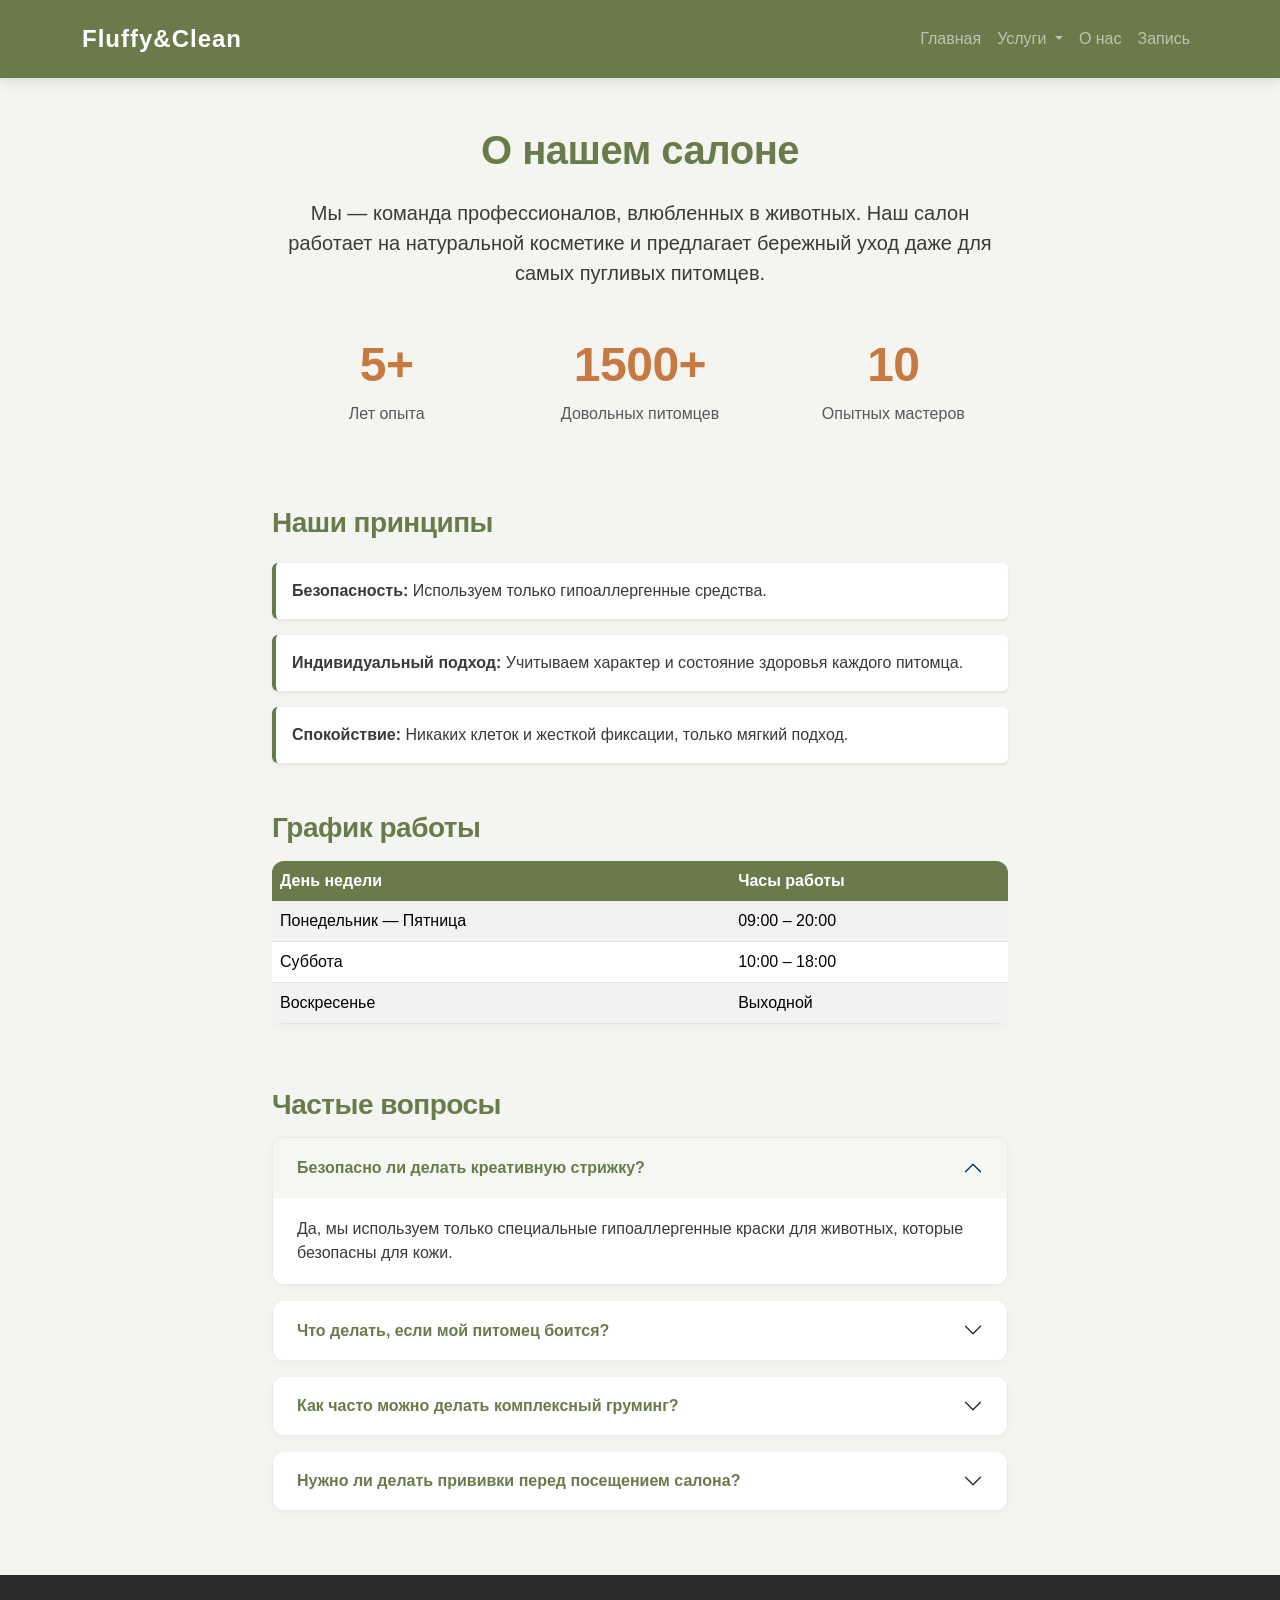
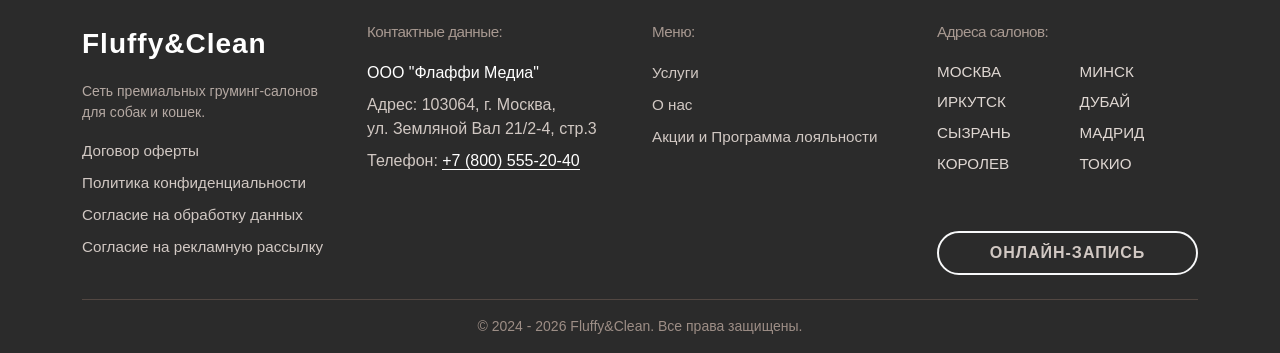
==== about.html @ 47a01a0a "fix: correct HTML structure for accordion" ====
<!DOCTYPE html>
<html lang="ru">
<head>
  <meta charset="UTF-8">
  <meta name="viewport" content="width=device-width, initial-scale=1.0">
  <title>О нас — Fluffy&Clean</title>
  <link href="https://cdn.jsdelivr.net/npm/bootstrap@5.3.0/dist/css/bootstrap.min.css" rel="stylesheet">
  <link rel="stylesheet" href="css/custom.css">
</head>
<body>


  <nav class="navbar navbar-expand-lg navbar-dark" style="background-color: var(--olive);">
    <div class="container">
      <a class="navbar-brand fw-bold" href="index.html">Fluffy&Clean</a>
      <button class="navbar-toggler" type="button" data-bs-toggle="collapse" data-bs-target="#mainNav">
        <span class="navbar-toggler-icon"></span>
      </button>
      <div class="collapse navbar-collapse" id="mainNav">
        <ul class="navbar-nav ms-auto">
          <li class="nav-item"><a class="nav-link" href="index.html">Главная</a></li>

          <li class="nav-item dropdown">
            <a class="nav-link dropdown-toggle" href="#" role="button" data-bs-toggle="dropdown" aria-expanded="false">
              Услуги
            </a>
            <ul class="dropdown-menu">
              <li><a class="dropdown-item" href="catalog.html">Все услуги</a></li>
              <li><hr class="dropdown-divider"></li>
              <li><a class="dropdown-item" href="catalog.html#grooming">Стрижка и груминг</a></li>
              <li><a class="dropdown-item" href="catalog.html#spa">SPA-уход</a></li>
              <li><a class="dropdown-item" href="catalog.html#hygiene">Гигиена и уход</a></li>
            </ul>
          </li>
          
          <li class="nav-item"><a class="nav-link" href="about.html">О нас</a></li>
          <li class="nav-item"><a class="nav-link" href="booking.html">Запись</a></li>
        </ul>
      </div>
    </div>
  </nav>

  <main class="container my-5">
    <div class="row">
      <div class="col-lg-8 mx-auto">
        <h1 class="mb-4 text-center">О нашем салоне</h1>
        <p class="lead text-center mb-5">Мы — команда профессионалов, влюбленных в животных. Наш салон работает на натуральной косметике и предлагает бережный уход даже для самых пугливых питомцев.</p>
        <div class="row text-center mb-5">
          <div class="col-md-4 mb-3">
            <h2 class="display-5 fw-bold text-primary">5+</h2>
            <p class="text-muted">Лет опыта</p>
          </div>
          <div class="col-md-4 mb-3">
            <h2 class="display-5 fw-bold text-primary">1500+</h2>
            <p class="text-muted">Довольных питомцев</p>
          </div>
          <div class="col-md-4 mb-3">
            <h2 class="display-5 fw-bold text-primary">10</h2>
            <p class="text-muted">Опытных мастеров</p>
          </div>
        </div>

        <h3 class="mt-5 mb-4">Наши принципы</h3>
        <div class="row g-3 mb-5">
          <div class="col-12">
            <div class="p-3 bg-white rounded shadow-sm border-start border-4 border-olive">
              <p class="mb-0"><strong>Безопасность:</strong> Используем только гипоаллергенные средства.</p>
            </div>
          </div>
          <div class="col-12">
            <div class="p-3 bg-white rounded shadow-sm border-start border-4 border-olive">
              <p class="mb-0"><strong>Индивидуальный подход:</strong> Учитываем характер и состояние здоровья каждого питомца.</p>
            </div>
          </div>
          <div class="col-12">
            <div class="p-3 bg-white rounded shadow-sm border-start border-4 border-olive">
              <p class="mb-0"><strong>Спокойствие:</strong> Никаких клеток и жесткой фиксации, только мягкий подход.</p>
            </div>
          </div>
        </div>

        <h3 class="mt-4 mb-3">График работы</h3>
        <div class="table-responsive mb-5">
          <table class="table table-striped table-hover">
            <thead>
              <tr>
                <th>День недели</th>
                <th>Часы работы</th>
              </tr>
            </thead>
            <tbody>
              <tr><td>Понедельник — Пятница</td><td>09:00 – 20:00</td></tr>
              <tr><td>Суббота</td><td>10:00 – 18:00</td></tr>
              <tr><td>Воскресенье</td><td>Выходной</td></tr>
            </tbody>
          </table>
        </div>


        <h3 class="mb-3">Частые вопросы</h3>
        <div class="accordion" id="faqAccordion">

          <div class="accordion-item">
            <h2 class="accordion-header">
              <button class="accordion-button" type="button" data-bs-toggle="collapse" data-bs-target="#faq1">
                Безопасно ли делать креативную стрижку?
              </button>
            </h2>
            <div id="faq1" class="accordion-collapse collapse show" data-bs-parent="#faqAccordion">
              <div class="accordion-body">
                Да, мы используем только специальные гипоаллергенные краски для животных, которые безопасны для кожи.
              </div>
            </div>
          </div>
          

          <div class="accordion-item">
            <h2 class="accordion-header">
              <button class="accordion-button collapsed" type="button" data-bs-toggle="collapse" data-bs-target="#faq2">
                Что делать, если мой питомец боится?
              </button>
            </h2>
            <div id="faq2" class="accordion-collapse collapse" data-bs-parent="#faqAccordion">
              <div class="accordion-body">
                Наши мастера имеют опыт работы с тревожными животными. Мы делаем перерывы и работаем в спокойном темпе.
              </div>
            </div>
          </div>


          <div class="accordion-item">
            <h2 class="accordion-header">
              <button class="accordion-button collapsed" type="button" data-bs-toggle="collapse" data-bs-target="#faq3">
                Как часто можно делать комплексный груминг?
              </button>
            </h2>
            <div id="faq3" class="accordion-collapse collapse" data-bs-parent="#faqAccordion">
              <div class="accordion-body">
                Рекомендуемая частота — раз в 1–2 месяца в зависимости от породы и типа шерсти. Для долгошерстных пород уход требуется чаще.
              </div>
            </div>
          </div>

          <div class="accordion-item">
            <h2 class="accordion-header">
              <button class="accordion-button collapsed" type="button" data-bs-toggle="collapse" data-bs-target="#faq4">
                Нужно ли делать прививки перед посещением салона?
              </button>
            </h2>
            <div id="faq4" class="accordion-collapse collapse" data-bs-parent="#faqAccordion">
              <div class="accordion-body">
                Да, для безопасности вашего питомца и других животных мы просим предоставить актуальный ветеринарный паспорт с отметками о прививках от бешенства и комплексных инфекций.
              </div>
            </div>
          </div>
        </div>
  </main>

  <footer class="site-footer pt-5 pb-3">
    <div class="container">
      <div class="row g-4">

        <div class="col-lg-3 col-md-6">
          <a class="navbar-brand fw-bold text-white fs-3 mb-3 d-block" href="index.html">Fluffy&Clean</a>
          <p class="footer-desc small mb-3">Сеть премиальных груминг-салонов для собак и кошек.</p>
          
          <ul class="list-unstyled footer-docs">
            <li class="mb-2"><a href="#">Договор оферты</a></li>
            <li class="mb-2"><a href="#">Политика конфиденциальности</a></li>
            <li class="mb-2"><a href="#">Согласие на обработку данных</a></li>
            <li class="mb-2"><a href="#">Согласие на рекламную рассылку</a></li>
          </ul>
        </div>

        <div class="col-lg-3 col-md-6">
          <h5 class="footer-title">Контактные данные:</h5>
          <p class="mb-2 text-white">ООО "Флаффи Медиа"</p>
          <p class="mb-2">Адрес: 103064, г. Москва,<br>ул. Земляной Вал 21/2-4, стр.3</p>
          <p class="mb-2">Телефон: <a href="tel:+78005552040" class="text-white text-decoration-none border-bottom border-white">+7 (800) 555-20-40</a></p>        </div>

        <div class="col-lg-3 col-md-6">
          <h5 class="footer-title">Меню:</h5>
          <ul class="list-unstyled footer-menu">
            <li class="mb-2"><a href="catalog.html">Услуги</a></li>
            <li class="mb-2"><a href="about.html">О нас</a></li>
            <li class="mb-2"><a href="index.html#loyalty">Акции и Программа лояльности</a></li>
          </ul>
        </div>
        <div class="col-lg-3 col-md-6 d-flex flex-column justify-content-between">
          <div>
            <h5 class="footer-title">Адреса салонов:</h5>
            <div class="row text-uppercase footer-cities">
              <div class="col-6">
                <p class="mb-2">МОСКВА</p>
                <p class="mb-2">ИРКУТСК</p>
                <p class="mb-2">СЫЗРАНЬ</p>
                <p class="mb-2">КОРОЛЕВ</p>
              </div>
              <div class="col-6">
                <p class="mb-2">МИНСК</p>
                <p class="mb-2">ДУБАЙ</p>
                <p class="mb-2">МАДРИД</p>
                <p class="mb-2">ТОКИО</p>
              </div>
            </div>
          </div>
          
          <div class="mt-4 text-center">
            <a href="booking.html" class="btn btn-outline-light rounded-pill px-4 py-2 w-100" style="border-width: 2px; font-weight: 600; letter-spacing: 1px;">
              ОНЛАЙН-ЗАПИСЬ
            </a>
          </div>
        </div>
      </div>

      <hr class="border-secondary mt-4 mb-3">
      
      <div class="text-center small text-muted">
        &copy; 2024 - 2026 Fluffy&Clean. Все права защищены.
      </div>
    </div>
  </footer>

  <script src="https://cdn.jsdelivr.net/npm/bootstrap@5.3.0/dist/js/bootstrap.bundle.min.js"></script>
</body>
</html>
---- css/custom.css ----
/* =========================================
   Цветовая палитра "Природный и спокойный"
   ========================================= */
:root {
  --bg-light: #F4F5F0;       
  --olive: #6A7B4B;         
  --sage: #A3B18A;        
  --terracotta: #C87941;    
  --terracotta-dark: #A86233;
  --text-dark: #3A3A3A;     
  --text-muted: #6C757D;     
  --white: #FFFFFF;
}

/* =========================================
   Базовые настройки
   ========================================= */
body {
  background-color: var(--bg-light);
  color: var(--text-dark);
  font-family: 'Segoe UI', Tahoma, Geneva, Verdana, sans-serif;
  display: flex;
  flex-direction: column;
  min-height: 100vh;
}

h1, h2, h3, h4, h5, h6 {
  color: var(--olive);
  font-weight: 700;
  letter-spacing: -0.5px;
}

/* =========================================
   Навигация (Navbar)
   ========================================= */
.navbar {
  background-color: var(--olive) !important;
  box-shadow: 0 4px 12px rgba(0,0,0,0.1);
  padding: 1rem 0;
}

.navbar-brand {
  font-size: 1.5rem;
  letter-spacing: 1px;
}

.nav-link {
  font-weight: 500;
  transition: color 0.3s ease;
}

.nav-link:hover, .nav-link.active {
  color: #F4F5F0 !important;
  text-decoration: underline;
  text-underline-offset: 5px;
}

/* =========================================
   Кнопки
   ========================================= */
.btn {
  border-radius: 8px; 
  font-weight: 600;
  padding: 0.5rem 1.5rem;
  transition: all 0.3s ease;
}

.btn-primary {
  background-color: var(--terracotta);
  border-color: var(--terracotta);
  color: var(--white);
}

.btn-primary:hover {
  background-color: var(--terracotta-dark);
  border-color: var(--terracotta-dark);
  transform: translateY(-2px);
  box-shadow: 0 4px 8px rgba(200, 121, 65, 0.3);
}

.btn-outline-primary {
  color: var(--terracotta);
  border-color: var(--terracotta);
  border-width: 2px;
}

.btn-outline-primary:hover {
  background-color: var(--terracotta);
  color: var(--white);
  transform: translateY(-2px);
}

/* =========================================
   Карточки (Card)
   ========================================= */
.card {
  border: 1px solid rgba(0,0,0,0.05);
  border-radius: 16px;
  background-color: var(--white);
  box-shadow: 0 4px 15px rgba(0,0,0,0.04);
  transition: transform 0.3s ease, box-shadow 0.3s ease;
  overflow: hidden; 
}

.card:hover {
  transform: translateY(-8px);
  box-shadow: 0 15px 30px rgba(0,0,0,0.1);
}

.card-img-top {
  border-bottom: 1px solid rgba(0,0,0,0.05);
}

.card-title {
  color: var(--olive);
}

/* Цены */
.text-primary {
  color: var(--terracotta) !important;
  font-weight: bold;
}

/* =========================================
   Бейджи (Метки "Хит", "Новинка")
   ========================================= */
.badge {
  padding: 0.5em 0.8em;
  border-radius: 20px;
  font-weight: 600;
  letter-spacing: 0.5px;
}

/* =========================================
   Плашка Alert (Скидка)
   ========================================= */
.alert {
  border-radius: 12px;
  border: none;
  box-shadow: 0 4px 10px rgba(0,0,0,0.05);
}

/* =========================================
   Формы и поля ввода
   ========================================= */
.form-control, .form-select {
  border-radius: 8px;
  border: 1px solid #ced4da;
  padding: 0.75rem 1rem;
  background-color: #FAFAFA;
}

.form-control:focus, .form-select:focus {
  border-color: var(--sage);
  box-shadow: 0 0 0 0.25rem rgba(163, 177, 138, 0.25); 
  background-color: var(--white);
}

.input-group-text {
  background-color: #EAEAEA;
  border-radius: 8px 0 0 8px;
  border: 1px solid #ced4da;
}


/* =========================================
   Стили для Аккордеона (Частые вопросы)
   ========================================= */
.accordion {
  /* Убираем стандартную рамку у самого контейнера */
  border: none; 
}

.accordion-item {
  /* Каждый вопрос — это отдельная карточка */
  border: 1px solid rgba(0,0,0,0.08);
  border-radius: 12px !important; /* Скругляем углы */
  margin-bottom: 16px; /* ДОБАВЛЯЕМ ОТСТУП МЕЖДУ ВОПРОСАМИ */
  background-color: var(--white);
  box-shadow: 0 2px 10px rgba(0,0,0,0.03); /* Легкая тень */
  overflow: hidden; /* Чтобы текст не вылезал за скругления */
}

/* Убираем стандартную линию сверху у первого элемента */
.accordion-item:first-of-type {
  border-top: 1px solid rgba(0,0,0,0.08); 
}

.accordion-button {
  background-color: var(--white);
  color: var(--olive);
  font-weight: 600;
  padding: 1.2rem 1.5rem;
  box-shadow: none !important; /* Убираем синюю обводку */
  border: none;
}

/* Когда вопрос открыт */
.accordion-button:not(.collapsed) {
  background-color: rgba(163, 177, 138, 0.1); /* Легкий шалфейный фон */
  color: var(--olive);
}

/* Внутренний текст ответа */
.accordion-body {
  padding: 1.2rem 1.5rem;
  background-color: var(--white);
  color: var(--text-dark);
  border-top: 1px solid rgba(0,0,0,0.05); /* Линия между вопросом и ответом */
}

/* =========================================
   Таблица
   ========================================= */
.table {
  border-radius: 12px;
  overflow: hidden;
  box-shadow: 0 4px 10px rgba(0,0,0,0.03);
}

.table thead th {
  background-color: var(--olive);
  color: var(--white);
  border: none;
}

/* =========================================
   Подвал (Footer)
   ========================================= */
footer {
  background-color: #2B2B2B !important;
  margin-top: auto; 
}

.product-img {
  height: 250px;
  object-fit: cover; 
  width: 100%;
}

.btn:focus, 
.btn:active, 
.form-control:focus, 
.form-select:focus {
  outline: none !important;
  box-shadow: 0 0 0 0.25rem rgba(200, 121, 65, 0.4) !important; /* Терракотовая тень */
  border-color: var(--terracotta) !important;
}


.nav-link:focus {
  outline: none;
  text-decoration: underline;
  text-underline-offset: 5px;
}
/* =========================================
   Стильный подвал (в стиле скриншота)
   ========================================= */
.site-footer {
  background-color: #5e4a41; /* Теплый коричневый (кофейный) фон */
  color: #d1c8c3; /* Светло-песочный цвет текста */
  font-family: 'Segoe UI', Tahoma, Geneva, Verdana, sans-serif;
}

.site-footer a {
  color: #d1c8c3;
  text-decoration: none;
  transition: color 0.3s ease;
}

.site-footer a:hover {
  color: #ffffff;
}

.footer-desc {
  color: #b5a9a3;
}

.footer-title {
  color: #a89991; /* Более приглушенный цвет для заголовков колонок */
  font-size: 0.95rem;
  font-weight: 400;
  margin-bottom: 1.2rem;
}

.footer-docs a,
.footer-menu a {
  font-size: 0.95rem;
  display: inline-block;
  transition: transform 0.2s ease;
}

.footer-docs a:hover,
.footer-menu a:hover {
  transform: translateX(3px); /* Легкий сдвиг вправо при наведении */
  color: #ffffff;
}

.footer-cities p {
  font-size: 0.95rem;
  color: #e0d8d3;
}

/* Кнопка "Онлайн-запись" */
.site-footer .btn-outline-light:hover {
  background-color: #ffffff;
  color: #5e4a41;
}

/* Разделитель и копирайт */
.site-footer hr {
  border-color: #7a655b !important;
  opacity: 0.5;
}
.site-footer .text-muted {
  color: #9d8e86 !important;
}
/* Плавная прокрутка для якорей */
html {
  scroll-behavior: smooth;
  scroll-padding-top: 80px; /* Отступ, чтобы липкое меню не перекрывало заголовок категории */
}
/* =========================================
   Стили для блока акций и лояльности (Мягкие тона)
   ========================================= */
.text-terracotta {
  color: var(--terracotta) !important;
}

.text-olive {
  color: var(--olive) !important;
}

/* Акции — мягкий персиковый фон */
.loyalty-card-promo {
  background-color: rgba(200, 121, 65, 0.08) !important; /* Терракотовый с прозрачностью 8% */
  border: 1px solid rgba(200, 121, 65, 0.2) !important;  /* Легкая рамка */
}

/* Лояльность — мягкий шалфейный фон */
.loyalty-card-club {
  background-color: rgba(163, 177, 138, 0.15) !important; /* Шалфейный с прозрачностью 15% */
  border: 1px solid rgba(106, 123, 75, 0.2) !important;   /* Легкая рамка */
}

/* Делаем разделитель (hr) внутри этих карточек аккуратнее */
#loyalty hr {
  border-top: 1px solid rgba(0,0,0,0.1);
  margin: 1rem 0;
}

/* Эффект при наведении (чтобы карточки не выбивались из общей концепции) */
.loyalty-card-promo:hover {
  background-color: rgba(200, 121, 65, 0.12) !important;
}
.loyalty-card-club:hover {
  background-color: rgba(163, 177, 138, 0.2) !important;
}
/* Стили для блока "Наши принципы" */
.border-olive {
  border-color: var(--olive) !important;
}
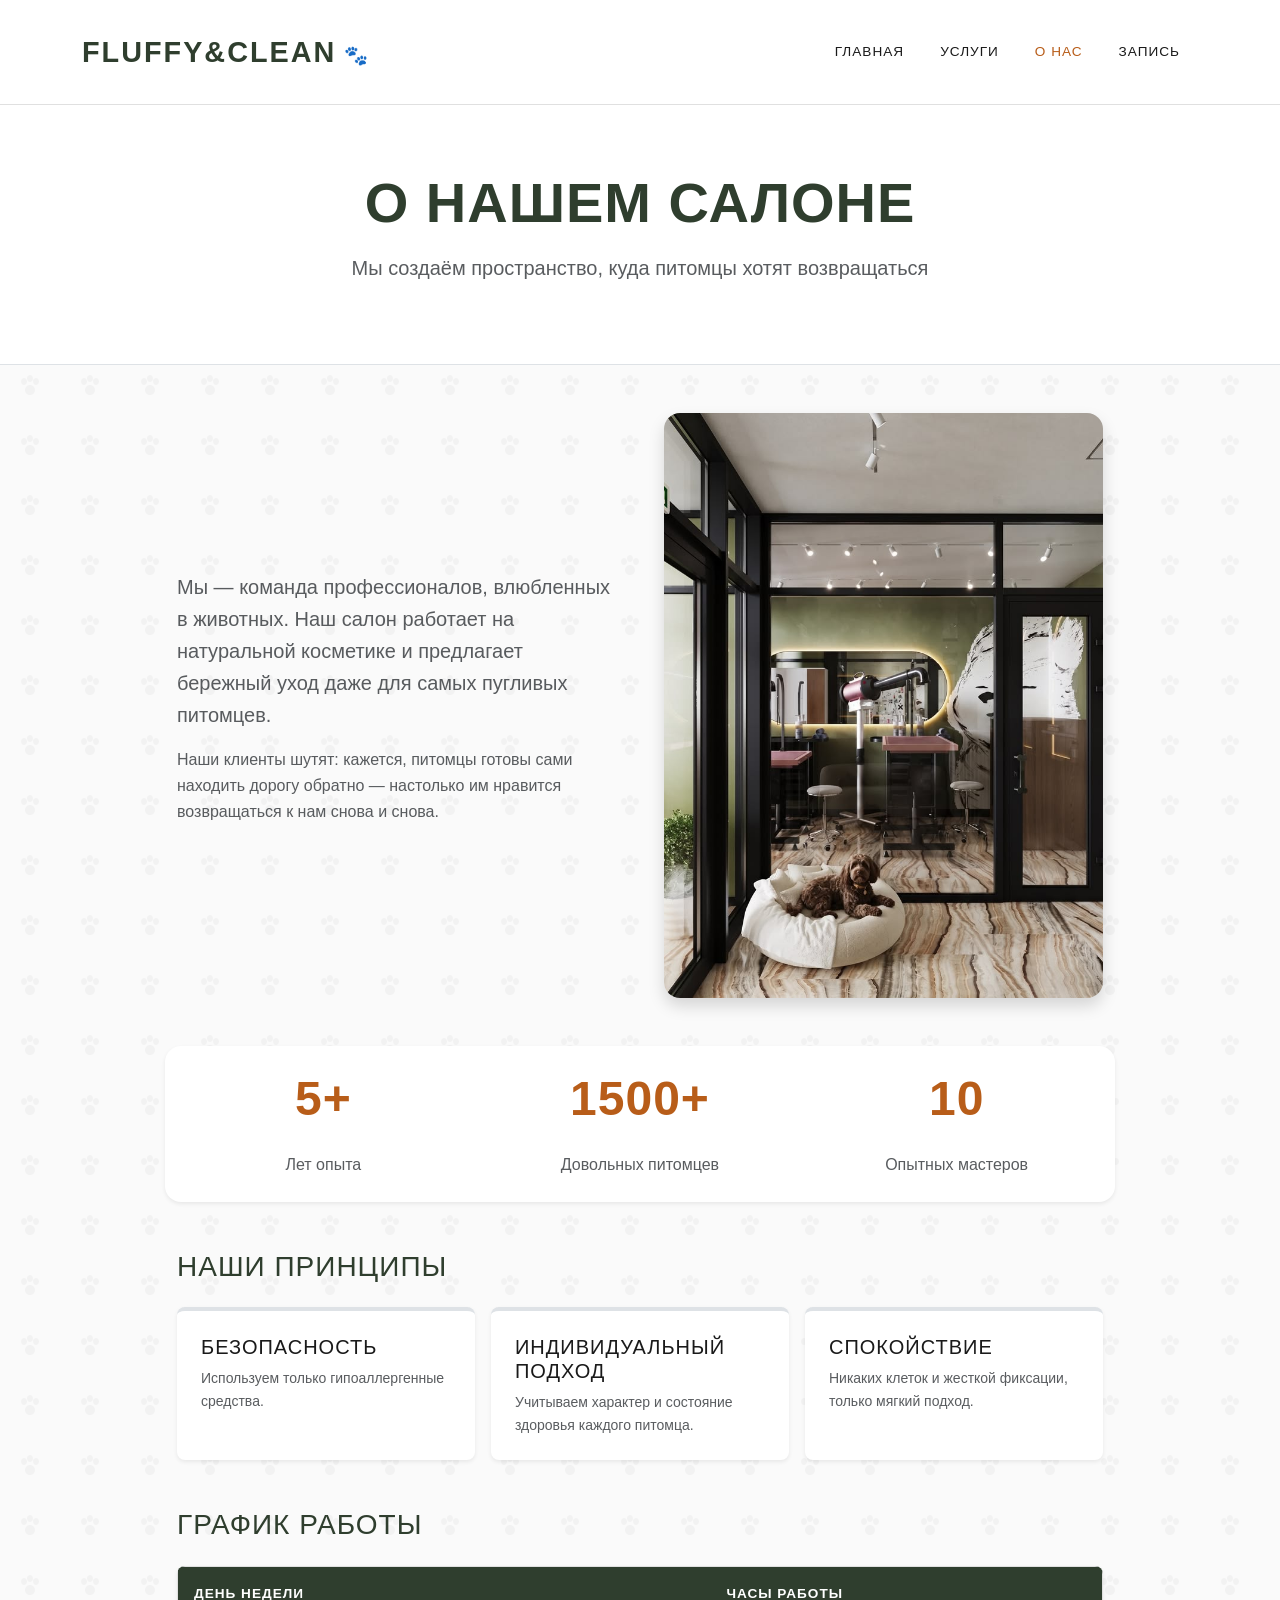
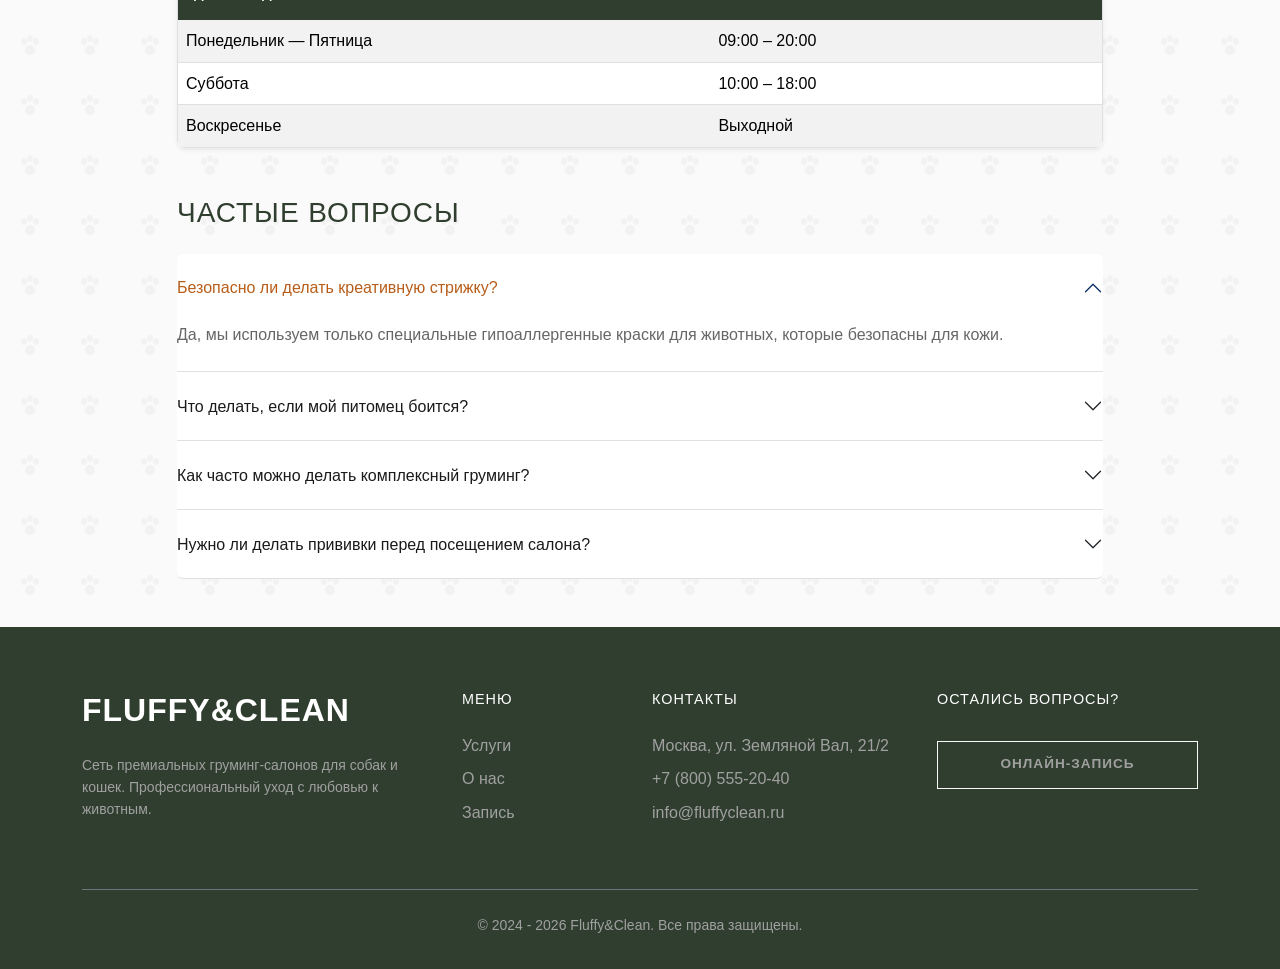
==== commit 9ee4e5d2: "fix: correct HTML structure for accordion" ====
--- a/about.html
+++ b/about.html
@@ -9,79 +9,84 @@
 </head>
 <body>
 
-
-  <nav class="navbar navbar-expand-lg navbar-dark" style="background-color: var(--olive);">
+  <nav class="navbar navbar-expand-lg navbar-light sticky-top">
     <div class="container">
-      <a class="navbar-brand fw-bold" href="index.html">Fluffy&Clean</a>
+      <a class="navbar-brand" href="index.html">Fluffy&Clean</a>
       <button class="navbar-toggler" type="button" data-bs-toggle="collapse" data-bs-target="#mainNav">
         <span class="navbar-toggler-icon"></span>
       </button>
       <div class="collapse navbar-collapse" id="mainNav">
         <ul class="navbar-nav ms-auto">
           <li class="nav-item"><a class="nav-link" href="index.html">Главная</a></li>
-
-          <li class="nav-item dropdown">
-            <a class="nav-link dropdown-toggle" href="#" role="button" data-bs-toggle="dropdown" aria-expanded="false">
-              Услуги
-            </a>
-            <ul class="dropdown-menu">
-              <li><a class="dropdown-item" href="catalog.html">Все услуги</a></li>
-              <li><hr class="dropdown-divider"></li>
-              <li><a class="dropdown-item" href="catalog.html#grooming">Стрижка и груминг</a></li>
-              <li><a class="dropdown-item" href="catalog.html#spa">SPA-уход</a></li>
-              <li><a class="dropdown-item" href="catalog.html#hygiene">Гигиена и уход</a></li>
-            </ul>
-          </li>
-          
-          <li class="nav-item"><a class="nav-link" href="about.html">О нас</a></li>
+          <li class="nav-item"><a class="nav-link" href="catalog.html">Услуги</a></li>
+          <li class="nav-item"><a class="nav-link active" href="about.html">О нас</a></li>
           <li class="nav-item"><a class="nav-link" href="booking.html">Запись</a></li>
         </ul>
       </div>
     </div>
   </nav>
 
+  <header class="py-5 text-center bg-white border-bottom">
+    <div class="container py-3">
+      <h1 class="display-4 fw-bold mb-3" style="color: var(--olive);">О нашем салоне</h1>
+      <p class="lead text-muted">Мы создаём пространство, куда питомцы хотят возвращаться</p>
+    </div>
+  </header>
+
   <main class="container my-5">
-    <div class="row">
-      <div class="col-lg-8 mx-auto">
-        <h1 class="mb-4 text-center">О нашем салоне</h1>
-        <p class="lead text-center mb-5">Мы — команда профессионалов, влюбленных в животных. Наш салон работает на натуральной косметике и предлагает бережный уход даже для самых пугливых питомцев.</p>
-        <div class="row text-center mb-5">
-          <div class="col-md-4 mb-3">
-            <h2 class="display-5 fw-bold text-primary">5+</h2>
-            <p class="text-muted">Лет опыта</p>
+    <div class="row justify-content-center">
+      <div class="col-lg-10">
+        
+        <div class="row align-items-center mb-5 g-5">
+          <div class="col-md-6">
+            <p class="fs-5 text-muted">Мы — команда профессионалов, влюбленных в животных. Наш салон работает на натуральной косметике и предлагает бережный уход даже для самых пугливых питомцев.</p>
+            <p class="text-muted">Наши клиенты шутят: кажется, питомцы готовы сами находить дорогу обратно — настолько им нравится возвращаться к нам снова и снова.</p>
           </div>
-          <div class="col-md-4 mb-3">
-            <h2 class="display-5 fw-bold text-primary">1500+</h2>
-            <p class="text-muted">Довольных питомцев</p>
+          <div class="col-md-6">
+             <img src="images/салон.jpg" class="img-fluid rounded-4 shadow" alt="О нас">
           </div>
-          <div class="col-md-4 mb-3">
-            <h2 class="display-5 fw-bold text-primary">10</h2>
-            <p class="text-muted">Опытных мастеров</p>
+        </div>
+
+        <div class="row text-center mb-5 py-4 bg-white rounded-4 shadow-sm">
+          <div class="col-md-4 mb-3 mb-md-0">
+            <h2 class="display-5 fw-bold" style="color: var(--terracotta);">5+</h2>
+            <p class="text-muted mb-0">Лет опыта</p>
+          </div>
+          <div class="col-md-4 mb-3 mb-md-0">
+            <h2 class="display-5 fw-bold" style="color: var(--terracotta);">1500+</h2>
+            <p class="text-muted mb-0">Довольных питомцев</p>
+          </div>
+          <div class="col-md-4">
+            <h2 class="display-5 fw-bold" style="color: var(--terracotta);">10</h2>
+            <p class="text-muted mb-0">Опытных мастеров</p>
           </div>
         </div>
 
         <h3 class="mt-5 mb-4">Наши принципы</h3>
         <div class="row g-3 mb-5">
-          <div class="col-12">
-            <div class="p-3 bg-white rounded shadow-sm border-start border-4 border-olive">
-              <p class="mb-0"><strong>Безопасность:</strong> Используем только гипоаллергенные средства.</p>
+          <div class="col-md-4">
+            <div class="p-4 bg-white rounded-3 shadow-sm h-100 border-top border-4 border-olive">
+              <h4 class="h5">Безопасность</h4>
+              <p class="text-muted small mb-0">Используем только гипоаллергенные средства.</p>
             </div>
           </div>
-          <div class="col-12">
-            <div class="p-3 bg-white rounded shadow-sm border-start border-4 border-olive">
-              <p class="mb-0"><strong>Индивидуальный подход:</strong> Учитываем характер и состояние здоровья каждого питомца.</p>
+          <div class="col-md-4">
+            <div class="p-4 bg-white rounded-3 shadow-sm h-100 border-top border-4 border-olive">
+              <h4 class="h5">Индивидуальный подход</h4>
+              <p class="text-muted small mb-0">Учитываем характер и состояние здоровья каждого питомца.</p>
             </div>
           </div>
-          <div class="col-12">
-            <div class="p-3 bg-white rounded shadow-sm border-start border-4 border-olive">
-              <p class="mb-0"><strong>Спокойствие:</strong> Никаких клеток и жесткой фиксации, только мягкий подход.</p>
+          <div class="col-md-4">
+            <div class="p-4 bg-white rounded-3 shadow-sm h-100 border-top border-4 border-olive">
+              <h4 class="h5">Спокойствие</h4>
+              <p class="text-muted small mb-0">Никаких клеток и жесткой фиксации, только мягкий подход.</p>
             </div>
           </div>
         </div>
 
-        <h3 class="mt-4 mb-3">График работы</h3>
-        <div class="table-responsive mb-5">
-          <table class="table table-striped table-hover">
+        <h3 class="mt-5 mb-4">График работы</h3>
+        <div class="table-responsive mb-5 shadow-sm rounded-3 overflow-hidden">
+          <table class="table table-striped table-hover mb-0">
             <thead>
               <tr>
                 <th>День недели</th>
@@ -96,10 +101,8 @@
           </table>
         </div>
 
-
-        <h3 class="mb-3">Частые вопросы</h3>
+        <h3 class="mt-5 mb-4">Частые вопросы</h3>
         <div class="accordion" id="faqAccordion">
-
           <div class="accordion-item">
             <h2 class="accordion-header">
               <button class="accordion-button" type="button" data-bs-toggle="collapse" data-bs-target="#faq1">
@@ -112,8 +115,6 @@
               </div>
             </div>
           </div>
-          
-
           <div class="accordion-item">
             <h2 class="accordion-header">
               <button class="accordion-button collapsed" type="button" data-bs-toggle="collapse" data-bs-target="#faq2">
@@ -126,8 +127,6 @@
               </div>
             </div>
           </div>
-
-
           <div class="accordion-item">
             <h2 class="accordion-header">
               <button class="accordion-button collapsed" type="button" data-bs-toggle="collapse" data-bs-target="#faq3">
@@ -140,7 +139,6 @@
               </div>
             </div>
           </div>
-
           <div class="accordion-item">
             <h2 class="accordion-header">
               <button class="accordion-button collapsed" type="button" data-bs-toggle="collapse" data-bs-target="#faq4">
@@ -154,68 +152,40 @@
             </div>
           </div>
         </div>
+
+      </div>
+    </div>
   </main>
 
-  <footer class="site-footer pt-5 pb-3">
+  <footer class="site-footer">
     <div class="container">
-      <div class="row g-4">
-
-        <div class="col-lg-3 col-md-6">
-          <a class="navbar-brand fw-bold text-white fs-3 mb-3 d-block" href="index.html">Fluffy&Clean</a>
-          <p class="footer-desc small mb-3">Сеть премиальных груминг-салонов для собак и кошек.</p>
-          
-          <ul class="list-unstyled footer-docs">
-            <li class="mb-2"><a href="#">Договор оферты</a></li>
-            <li class="mb-2"><a href="#">Политика конфиденциальности</a></li>
-            <li class="mb-2"><a href="#">Согласие на обработку данных</a></li>
-            <li class="mb-2"><a href="#">Согласие на рекламную рассылку</a></li>
+      <div class="row g-4 mb-5">
+        <div class="col-lg-4">
+          <h2 class="text-white mb-4" style="font-weight: 800;">Fluffy&Clean</h2>
+          <p class="small">Сеть премиальных груминг-салонов для собак и кошек. Профессиональный уход с любовью к животным.</p>
+        </div>
+        <div class="col-lg-2 col-6">
+          <h5>Меню</h5>
+          <ul class="list-unstyled">
+            <li class="mb-2"><a href="catalog.html">Услуги</a></li>
+            <li class="mb-2"><a href="about.html">О нас</a></li>
+            <li class="mb-2"><a href="booking.html">Запись</a></li>
           </ul>
         </div>
-
-        <div class="col-lg-3 col-md-6">
-          <h5 class="footer-title">Контактные данные:</h5>
-          <p class="mb-2 text-white">ООО "Флаффи Медиа"</p>
-          <p class="mb-2">Адрес: 103064, г. Москва,<br>ул. Земляной Вал 21/2-4, стр.3</p>
-          <p class="mb-2">Телефон: <a href="tel:+78005552040" class="text-white text-decoration-none border-bottom border-white">+7 (800) 555-20-40</a></p>        </div>
-
-        <div class="col-lg-3 col-md-6">
-          <h5 class="footer-title">Меню:</h5>
-          <ul class="list-unstyled footer-menu">
-            <li class="mb-2"><a href="catalog.html">Услуги</a></li>
-            <li class="mb-2"><a href="about.html">О нас</a></li>
-            <li class="mb-2"><a href="index.html#loyalty">Акции и Программа лояльности</a></li>
+        <div class="col-lg-3 col-6">
+          <h5>Контакты</h5>
+          <ul class="list-unstyled">
+            <li class="mb-2">Москва, ул. Земляной Вал, 21/2</li>
+            <li class="mb-2">+7 (800) 555-20-40</li>
+            <li class="mb-2">info@fluffyclean.ru</li>
           </ul>
         </div>
-        <div class="col-lg-3 col-md-6 d-flex flex-column justify-content-between">
-          <div>
-            <h5 class="footer-title">Адреса салонов:</h5>
-            <div class="row text-uppercase footer-cities">
-              <div class="col-6">
-                <p class="mb-2">МОСКВА</p>
-                <p class="mb-2">ИРКУТСК</p>
-                <p class="mb-2">СЫЗРАНЬ</p>
-                <p class="mb-2">КОРОЛЕВ</p>
-              </div>
-              <div class="col-6">
-                <p class="mb-2">МИНСК</p>
-                <p class="mb-2">ДУБАЙ</p>
-                <p class="mb-2">МАДРИД</p>
-                <p class="mb-2">ТОКИО</p>
-              </div>
-            </div>
-          </div>
-          
-          <div class="mt-4 text-center">
-            <a href="booking.html" class="btn btn-outline-light rounded-pill px-4 py-2 w-100" style="border-width: 2px; font-weight: 600; letter-spacing: 1px;">
-              ОНЛАЙН-ЗАПИСЬ
-            </a>
-          </div>
+        <div class="col-lg-3">
+          <h5>Остались вопросы?</h5>
+          <a href="booking.html" class="btn btn-outline-light w-100 mt-2">Онлайн-запись</a>
         </div>
       </div>
-
-      <hr class="border-secondary mt-4 mb-3">
-      
-      <div class="text-center small text-muted">
+      <div class="border-top border-secondary pt-4 text-center small">
         &copy; 2024 - 2026 Fluffy&Clean. Все права защищены.
       </div>
     </div>
--- a/css/custom.css
+++ b/css/custom.css
@@ -1,362 +1,266 @@
 /* =========================================
-   Цветовая палитра "Природный и спокойный"
+   ПРЕМИАЛЬНЫЙ СТИЛЬ С ДУШОЙ (ПАТТЕРН ЛАПОК)
    ========================================= */
 :root {
-  --bg-light: #F4F5F0;       
-  --olive: #6A7B4B;         
-  --sage: #A3B18A;        
-  --terracotta: #C87941;    
-  --terracotta-dark: #A86233;
-  --text-dark: #3A3A3A;     
-  --text-muted: #6C757D;     
+  --bg-light: #FAFAFA;       
+  --olive: #2F3E2E;          
+  --terracotta: #B85D19;     
+  --text-dark: #1A1A1A;      
+  --text-muted: #666666;     
   --white: #FFFFFF;
-}
-
-/* =========================================
-   Базовые настройки
-   ========================================= */
+  --border-color: #E0E0E0;   
+}
+
 body {
+
   background-color: var(--bg-light);
+  background-image: url("data:image/svg+xml,%3Csvg width='60' height='60' viewBox='0 0 60 60' xmlns='http://www.w3.org/2000/svg'%3E%3Cpath d='M30 15c-1.5 0-3 1.5-3 3.5s1.5 3.5 3 3.5 3-1.5 3-3.5-1.5-3.5-3-3.5zm-6 3c-1.5 0-3 1.5-3 3.5s1.5 3.5 3 3.5 3-1.5 3-3.5-1.5-3.5-3-3.5zm12 0c-1.5 0-3 1.5-3 3.5s1.5 3.5 3 3.5 3-1.5 3-3.5-1.5-3.5-3-3.5zm-6 7c-2.5 0-5 2-5 5s2.5 5 5 5 5-2 5-5-2.5-5-5-5z' fill='%23e5e5e5' fill-opacity='0.4' fill-rule='evenodd'/%3E%3C/svg%3E");
   color: var(--text-dark);
-  font-family: 'Segoe UI', Tahoma, Geneva, Verdana, sans-serif;
+  font-family: 'Helvetica Neue', Arial, sans-serif; 
   display: flex;
   flex-direction: column;
   min-height: 100vh;
+  line-height: 1.6;
+}
+
+
+html {
+  scroll-behavior: smooth;
+  scroll-padding-top: 80px;
 }
 
 h1, h2, h3, h4, h5, h6 {
   color: var(--olive);
-  font-weight: 700;
-  letter-spacing: -0.5px;
-}
-
-/* =========================================
-   Навигация (Navbar)
-   ========================================= */
-.navbar {
-  background-color: var(--olive) !important;
-  box-shadow: 0 4px 12px rgba(0,0,0,0.1);
-  padding: 1rem 0;
-}
-
-.navbar-brand {
+  font-weight: 300; 
+  letter-spacing: 1px; 
+  text-transform: uppercase; 
+  margin-bottom: 1.5rem;
+}
+
+.section-title {
+  text-align: center;
+  margin-bottom: 3rem;
+  position: relative;
+}
+.section-title::after {
+  content: '🐾'; 
+  display: block;
   font-size: 1.5rem;
-  letter-spacing: 1px;
-}
-
-.nav-link {
-  font-weight: 500;
-  transition: color 0.3s ease;
-}
-
-.nav-link:hover, .nav-link.active {
-  color: #F4F5F0 !important;
-  text-decoration: underline;
-  text-underline-offset: 5px;
-}
-
-/* =========================================
-   Кнопки
+  color: var(--terracotta);
+  margin: 1rem auto 0;
+}
+
+/* =========================================
+   КНОПКИ
    ========================================= */
 .btn {
-  border-radius: 8px; 
+  border-radius: 0; 
   font-weight: 600;
-  padding: 0.5rem 1.5rem;
+  padding: 0.8rem 2rem;
+  text-transform: uppercase;
+  letter-spacing: 1px;
+  font-size: 0.85rem;
   transition: all 0.3s ease;
 }
 
 .btn-primary {
+  background-color: var(--olive);
+  border-color: var(--olive);
+  color: var(--white);
+}
+
+.btn-primary:hover {
   background-color: var(--terracotta);
   border-color: var(--terracotta);
   color: var(--white);
 }
 
-.btn-primary:hover {
-  background-color: var(--terracotta-dark);
-  border-color: var(--terracotta-dark);
-  transform: translateY(-2px);
-  box-shadow: 0 4px 8px rgba(200, 121, 65, 0.3);
-}
-
 .btn-outline-primary {
-  color: var(--terracotta);
-  border-color: var(--terracotta);
-  border-width: 2px;
+  color: var(--olive);
+  border-color: var(--olive);
+  border-width: 1px;
 }
 
 .btn-outline-primary:hover {
-  background-color: var(--terracotta);
-  color: var(--white);
-  transform: translateY(-2px);
-}
-
-/* =========================================
-   Карточки (Card)
+  background-color: var(--olive);
+  color: var(--white);
+}
+
+
+.btn:focus, .btn:active, 
+.form-control:focus, .form-select:focus {
+  outline: none !important;
+  box-shadow: none !important; 
+  border-color: var(--olive) !important;
+}
+
+/* =========================================
+   КАРТОЧКИ И КАРТИНКИ
    ========================================= */
 .card {
-  border: 1px solid rgba(0,0,0,0.05);
-  border-radius: 16px;
-  background-color: var(--white);
-  box-shadow: 0 4px 15px rgba(0,0,0,0.04);
-  transition: transform 0.3s ease, box-shadow 0.3s ease;
-  overflow: hidden; 
+  border: 1px solid var(--border-color);
+  border-radius: 0; 
+  background-color: var(--white);
+  box-shadow: none; 
+  transition: border-color 0.3s ease;
 }
 
 .card:hover {
-  transform: translateY(-8px);
-  box-shadow: 0 15px 30px rgba(0,0,0,0.1);
-}
-
-.card-img-top {
-  border-bottom: 1px solid rgba(0,0,0,0.05);
-}
-
-.card-title {
-  color: var(--olive);
-}
-
-/* Цены */
-.text-primary {
-  color: var(--terracotta) !important;
-  font-weight: bold;
-}
-
-/* =========================================
-   Бейджи (Метки "Хит", "Новинка")
-   ========================================= */
-.badge {
-  padding: 0.5em 0.8em;
-  border-radius: 20px;
-  font-weight: 600;
-  letter-spacing: 0.5px;
-}
-
-/* =========================================
-   Плашка Alert (Скидка)
-   ========================================= */
-.alert {
-  border-radius: 12px;
-  border: none;
-  box-shadow: 0 4px 10px rgba(0,0,0,0.05);
-}
-
-/* =========================================
-   Формы и поля ввода
-   ========================================= */
-.form-control, .form-select {
-  border-radius: 8px;
-  border: 1px solid #ced4da;
-  padding: 0.75rem 1rem;
-  background-color: #FAFAFA;
-}
-
-.form-control:focus, .form-select:focus {
-  border-color: var(--sage);
-  box-shadow: 0 0 0 0.25rem rgba(163, 177, 138, 0.25); 
-  background-color: var(--white);
-}
-
-.input-group-text {
-  background-color: #EAEAEA;
-  border-radius: 8px 0 0 8px;
-  border: 1px solid #ced4da;
-}
-
-
-/* =========================================
-   Стили для Аккордеона (Частые вопросы)
-   ========================================= */
-.accordion {
-  /* Убираем стандартную рамку у самого контейнера */
-  border: none; 
-}
-
-.accordion-item {
-  /* Каждый вопрос — это отдельная карточка */
-  border: 1px solid rgba(0,0,0,0.08);
-  border-radius: 12px !important; /* Скругляем углы */
-  margin-bottom: 16px; /* ДОБАВЛЯЕМ ОТСТУП МЕЖДУ ВОПРОСАМИ */
-  background-color: var(--white);
-  box-shadow: 0 2px 10px rgba(0,0,0,0.03); /* Легкая тень */
-  overflow: hidden; /* Чтобы текст не вылезал за скругления */
-}
-
-/* Убираем стандартную линию сверху у первого элемента */
-.accordion-item:first-of-type {
-  border-top: 1px solid rgba(0,0,0,0.08); 
-}
-
-.accordion-button {
-  background-color: var(--white);
-  color: var(--olive);
-  font-weight: 600;
-  padding: 1.2rem 1.5rem;
-  box-shadow: none !important; /* Убираем синюю обводку */
-  border: none;
-}
-
-/* Когда вопрос открыт */
-.accordion-button:not(.collapsed) {
-  background-color: rgba(163, 177, 138, 0.1); /* Легкий шалфейный фон */
-  color: var(--olive);
-}
-
-/* Внутренний текст ответа */
-.accordion-body {
-  padding: 1.2rem 1.5rem;
-  background-color: var(--white);
-  color: var(--text-dark);
-  border-top: 1px solid rgba(0,0,0,0.05); /* Линия между вопросом и ответом */
-}
-
-/* =========================================
-   Таблица
-   ========================================= */
-.table {
-  border-radius: 12px;
-  overflow: hidden;
-  box-shadow: 0 4px 10px rgba(0,0,0,0.03);
-}
-
-.table thead th {
-  background-color: var(--olive);
-  color: var(--white);
-  border: none;
-}
-
-/* =========================================
-   Подвал (Footer)
-   ========================================= */
-footer {
-  background-color: #2B2B2B !important;
-  margin-top: auto; 
-}
+  border-color: var(--olive);
+  transform: none; 
+}
+
 
 .product-img {
-  height: 250px;
+  height: 300px; 
   object-fit: cover; 
   width: 100%;
-}
-
-.btn:focus, 
-.btn:active, 
-.form-control:focus, 
-.form-select:focus {
-  outline: none !important;
-  box-shadow: 0 0 0 0.25rem rgba(200, 121, 65, 0.4) !important; /* Терракотовая тень */
-  border-color: var(--terracotta) !important;
-}
-
-
-.nav-link:focus {
-  outline: none;
-  text-decoration: underline;
-  text-underline-offset: 5px;
-}
-/* =========================================
-   Стильный подвал (в стиле скриншота)
+  border-bottom: 1px solid var(--border-color);
+}
+
+/* =========================================
+   НАВИГАЦИЯ
+   ========================================= */
+.navbar {
+  background-color: var(--white) !important;
+  border-bottom: 1px solid var(--border-color);
+  padding: 1.5rem 0;
+}
+
+.navbar-brand {
+  font-size: 1.8rem;
+  font-weight: 800;
+  letter-spacing: 2px;
+  color: var(--olive) !important;
+  text-transform: uppercase;
+}
+
+
+.navbar-brand::after {
+  content: ' 🐾';
+  font-size: 1.2rem;
+}
+
+.nav-link {
+  color: var(--text-dark) !important;
+  font-weight: 500;
+  text-transform: uppercase;
+  font-size: 0.85rem;
+  letter-spacing: 1px;
+  margin: 0 10px;
+}
+
+.nav-link:hover, .nav-link.active {
+  color: var(--terracotta) !important;
+  text-decoration: none;
+}
+
+/* =========================================
+   ГЛАВНЫЙ БАННЕР (Hero)
+   ========================================= */
+.hero-title {
+  font-size: 4rem;
+  line-height: 1.1;
+  margin-bottom: 2rem;
+}
+
+/* =========================================
+   ТАБЛИЦЫ
+   ========================================= */
+.table {
+  border: 1px solid var(--border-color);
+  background-color: var(--white);
+}
+.table thead th {
+  background-color: var(--olive);
+  color: var(--white);
+  text-transform: uppercase;
+  font-size: 0.85rem;
+  letter-spacing: 1px;
+  border-bottom: none;
+  padding: 1rem;
+}
+
+/* =========================================
+   ФОРМЫ
+   ========================================= */
+.form-control, .form-select {
+  border-radius: 0;
+  border: 1px solid var(--border-color);
+  padding: 1rem;
+  background-color: var(--white);
+}
+.form-control:focus, .form-select:focus {
+  border-color: var(--olive);
+  box-shadow: none;
+}
+
+/* =========================================
+   АККОРДЕОН
+   ========================================= */
+.accordion {
+  border: none; 
+}
+.accordion-item {
+  border: none;
+  border-bottom: 1px solid var(--border-color);
+  margin-bottom: 0;
+  background-color: var(--white);
+}
+.accordion-button {
+  background-color: transparent;
+  color: var(--text-dark);
+  font-weight: 500;
+  padding: 1.5rem 0;
+  border-radius: 0 !important;
+  text-transform: none; 
+  letter-spacing: 0;
+}
+.accordion-button:not(.collapsed) {
+  color: var(--terracotta);
+  background-color: transparent;
+  box-shadow: none;
+}
+.accordion-body {
+  padding: 0 0 1.5rem 0;
+  color: var(--text-muted);
+}
+
+/* =========================================
+   ПОДВАЛ
    ========================================= */
 .site-footer {
-  background-color: #5e4a41; /* Теплый коричневый (кофейный) фон */
-  color: #d1c8c3; /* Светло-песочный цвет текста */
-  font-family: 'Segoe UI', Tahoma, Geneva, Verdana, sans-serif;
-}
-
+  background-color: var(--olive);
+  color: #A0A0A0;
+  padding: 4rem 0 2rem;
+  margin-top: auto;
+}
+.site-footer h5 {
+  color: var(--white);
+  font-size: 0.9rem;
+  letter-spacing: 1px;
+  margin-bottom: 1.5rem;
+  text-transform: uppercase;
+}
 .site-footer a {
-  color: #d1c8c3;
+  color: #A0A0A0;
   text-decoration: none;
-  transition: color 0.3s ease;
-}
-
+  transition: color 0.2s;
+}
 .site-footer a:hover {
-  color: #ffffff;
-}
-
-.footer-desc {
-  color: #b5a9a3;
-}
-
-.footer-title {
-  color: #a89991; /* Более приглушенный цвет для заголовков колонок */
-  font-size: 0.95rem;
-  font-weight: 400;
-  margin-bottom: 1.2rem;
-}
-
-.footer-docs a,
-.footer-menu a {
-  font-size: 0.95rem;
-  display: inline-block;
-  transition: transform 0.2s ease;
-}
-
-.footer-docs a:hover,
-.footer-menu a:hover {
-  transform: translateX(3px); /* Легкий сдвиг вправо при наведении */
-  color: #ffffff;
-}
-
-.footer-cities p {
-  font-size: 0.95rem;
-  color: #e0d8d3;
-}
-
-/* Кнопка "Онлайн-запись" */
-.site-footer .btn-outline-light:hover {
-  background-color: #ffffff;
-  color: #5e4a41;
-}
-
-/* Разделитель и копирайт */
-.site-footer hr {
-  border-color: #7a655b !important;
-  opacity: 0.5;
-}
-.site-footer .text-muted {
-  color: #9d8e86 !important;
-}
-/* Плавная прокрутка для якорей */
-html {
-  scroll-behavior: smooth;
-  scroll-padding-top: 80px; /* Отступ, чтобы липкое меню не перекрывало заголовок категории */
-}
-/* =========================================
-   Стили для блока акций и лояльности (Мягкие тона)
-   ========================================= */
-.text-terracotta {
-  color: var(--terracotta) !important;
-}
-
-.text-olive {
-  color: var(--olive) !important;
-}
-
-/* Акции — мягкий персиковый фон */
-.loyalty-card-promo {
-  background-color: rgba(200, 121, 65, 0.08) !important; /* Терракотовый с прозрачностью 8% */
-  border: 1px solid rgba(200, 121, 65, 0.2) !important;  /* Легкая рамка */
-}
-
-/* Лояльность — мягкий шалфейный фон */
-.loyalty-card-club {
-  background-color: rgba(163, 177, 138, 0.15) !important; /* Шалфейный с прозрачностью 15% */
-  border: 1px solid rgba(106, 123, 75, 0.2) !important;   /* Легкая рамка */
-}
-
-/* Делаем разделитель (hr) внутри этих карточек аккуратнее */
-#loyalty hr {
-  border-top: 1px solid rgba(0,0,0,0.1);
-  margin: 1rem 0;
-}
-
-/* Эффект при наведении (чтобы карточки не выбивались из общей концепции) */
-.loyalty-card-promo:hover {
-  background-color: rgba(200, 121, 65, 0.12) !important;
-}
-.loyalty-card-club:hover {
-  background-color: rgba(163, 177, 138, 0.2) !important;
-}
-/* Стили для блока "Наши принципы" */
-.border-olive {
-  border-color: var(--olive) !important;
+  color: var(--white);
+}
+
+.site-footer .navbar-brand {
+  color: #ffffff !important;
+  font-size: 2rem;
+  font-weight: 800;
+  letter-spacing: 2px;
+  text-transform: uppercase;
+  text-decoration: none;
+}
+
+.site-footer .navbar-brand::after {
+  content: ' 🐾';
+  font-size: 1.5rem;
 }
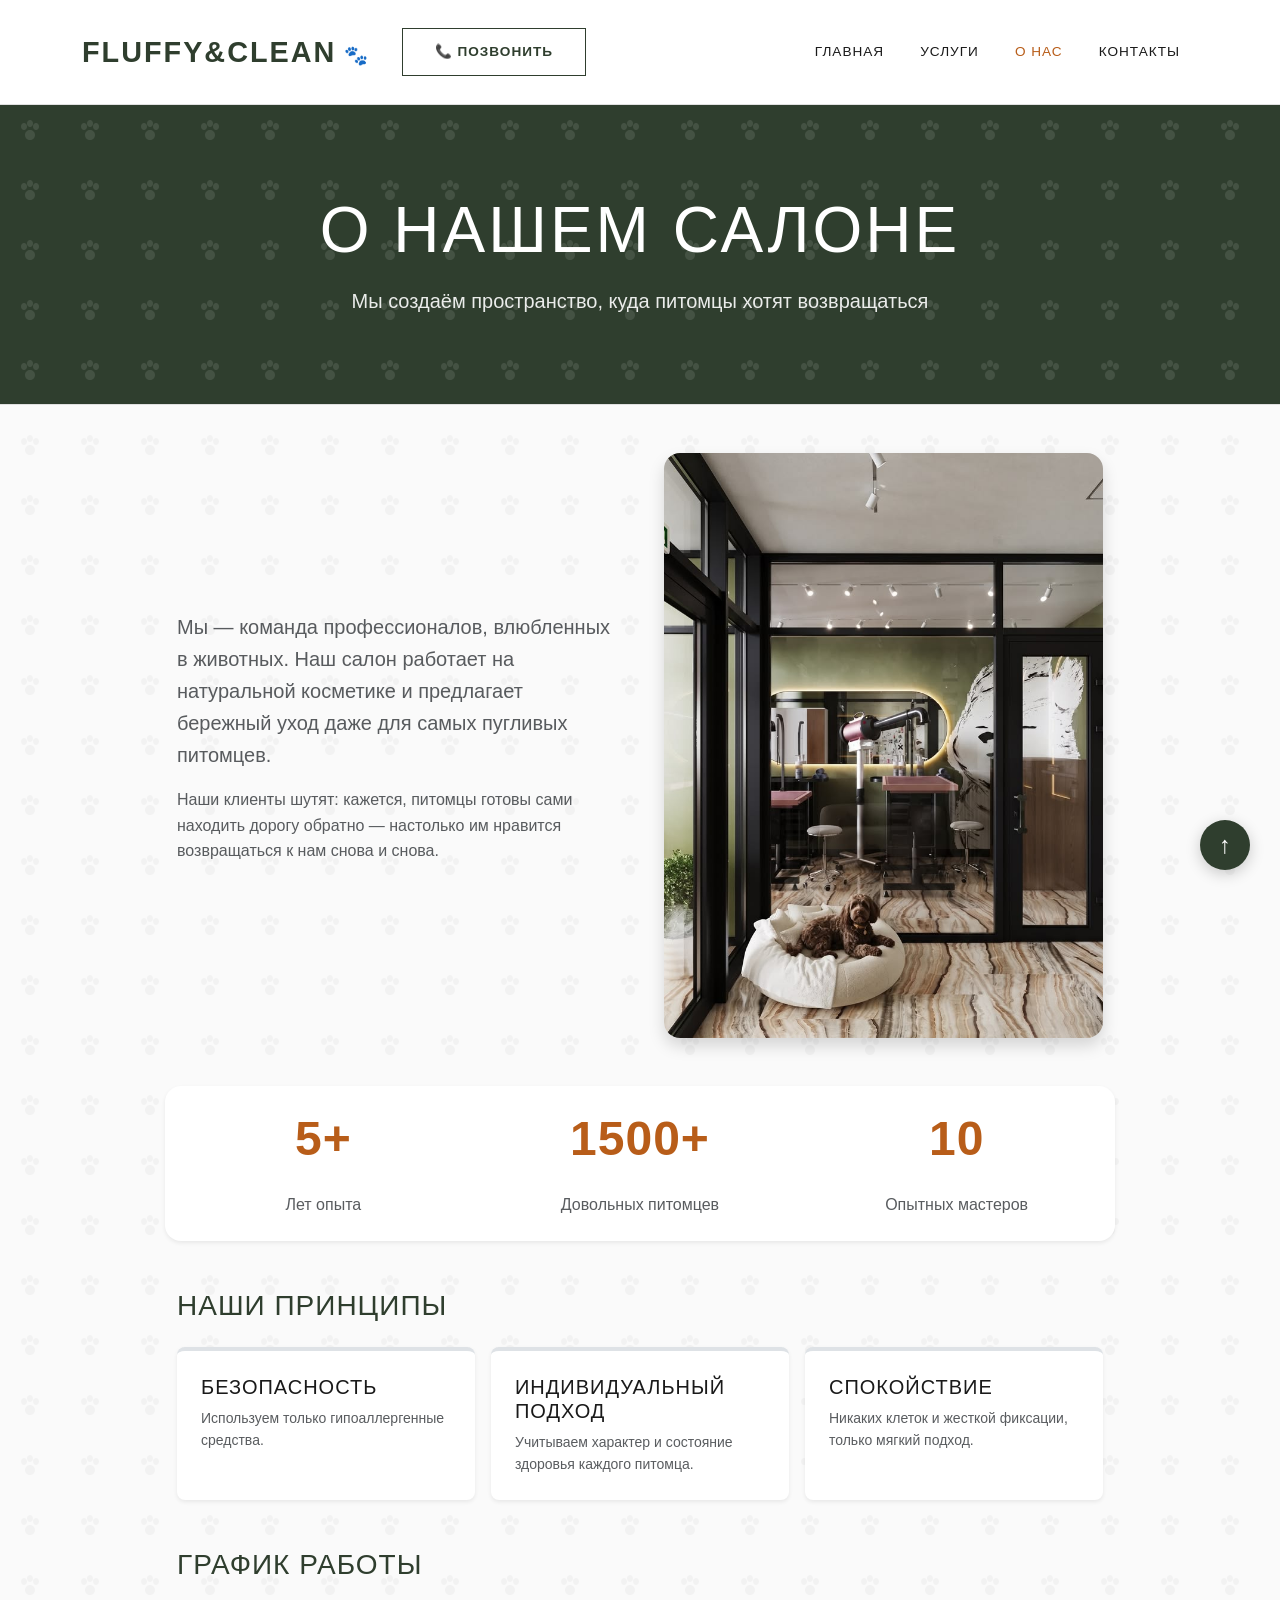
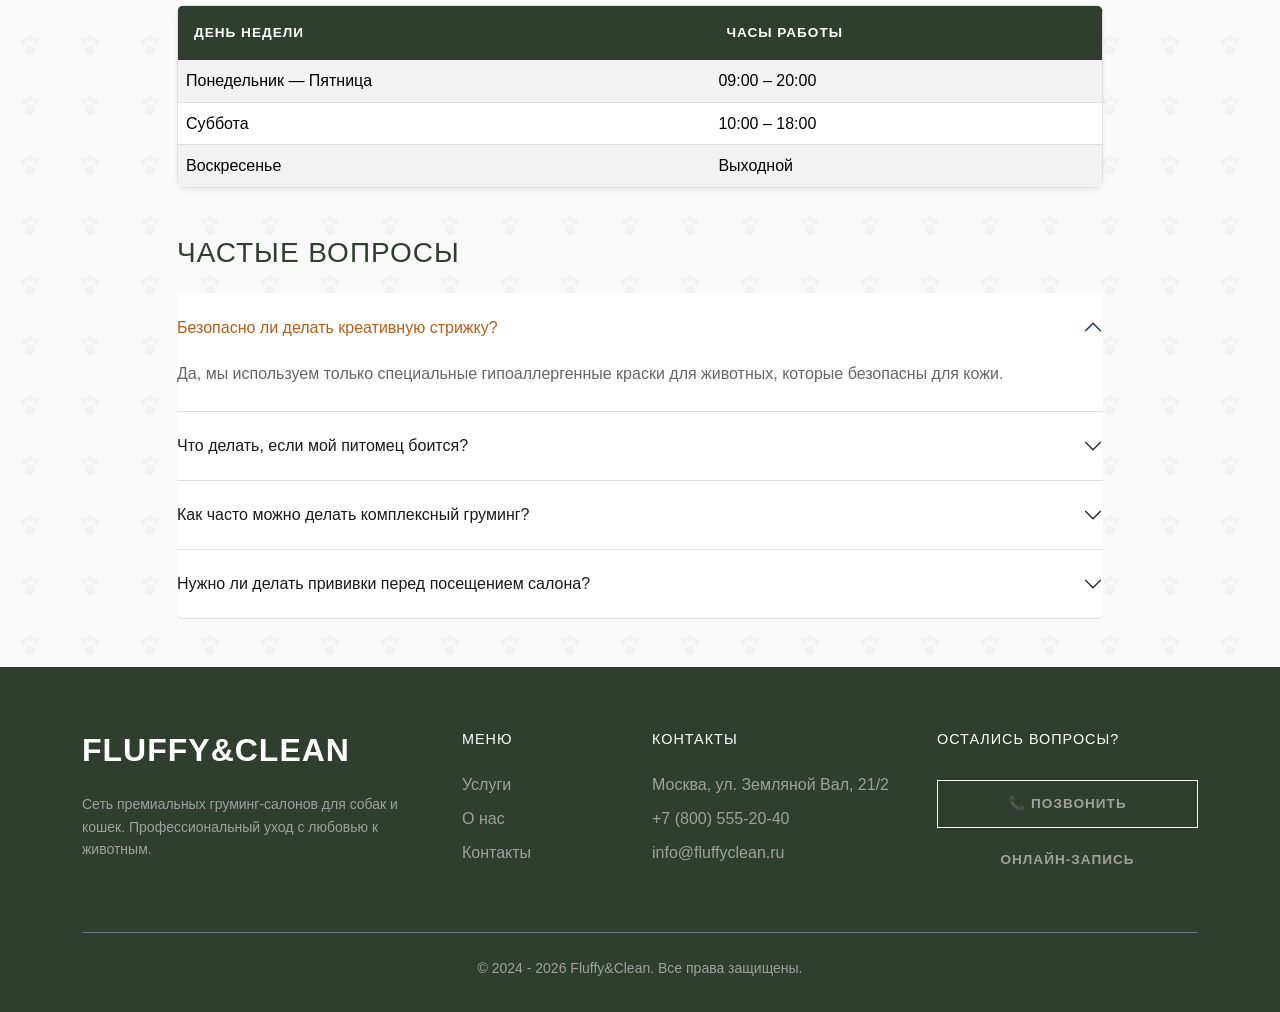
==== commit 8a80f861: "fix: correct HTML structure for accordion" ====
--- a/about.html
+++ b/about.html
@@ -11,7 +11,10 @@
 
   <nav class="navbar navbar-expand-lg navbar-light sticky-top">
     <div class="container">
-      <a class="navbar-brand" href="index.html">Fluffy&Clean</a>
+      <div class="d-flex align-items-center gap-3">
+        <a class="navbar-brand mb-0" href="index.html">Fluffy&Clean</a>
+        <a href="tel:+78005552040" class="btn btn-outline-primary btn-sm d-none d-md-inline-block">📞 Позвонить</a>
+      </div>
       <button class="navbar-toggler" type="button" data-bs-toggle="collapse" data-bs-target="#mainNav">
         <span class="navbar-toggler-icon"></span>
       </button>
@@ -20,16 +23,21 @@
           <li class="nav-item"><a class="nav-link" href="index.html">Главная</a></li>
           <li class="nav-item"><a class="nav-link" href="catalog.html">Услуги</a></li>
           <li class="nav-item"><a class="nav-link active" href="about.html">О нас</a></li>
-          <li class="nav-item"><a class="nav-link" href="booking.html">Запись</a></li>
+          <li class="nav-item"><a class="nav-link" href="contacts.html">Контакты</a></li>
         </ul>
       </div>
     </div>
   </nav>
 
-  <header class="py-5 text-center bg-white border-bottom">
-    <div class="container py-3">
-      <h1 class="display-4 fw-bold mb-3" style="color: var(--olive);">О нашем салоне</h1>
-      <p class="lead text-muted">Мы создаём пространство, куда питомцы хотят возвращаться</p>
+      <header class="position-relative d-flex align-items-center justify-content-center" style="
+    background-color: var(--olive); 
+    background-image: url('data:image/svg+xml,%3Csvg width=\'60\' height=\'60\' viewBox=\'0 0 60 60\' xmlns=\'http://www.w3.org/2000/svg\'%3E%3Cpath d=\'M30 15c-1.5 0-3 1.5-3 3.5s1.5 3.5 3 3.5 3-1.5 3-3.5-1.5-3.5-3-3.5zm-6 3c-1.5 0-3 1.5-3 3.5s1.5 3.5 3 3.5 3-1.5 3-3.5-1.5-3.5-3-3.5zm12 0c-1.5 0-3 1.5-3 3.5s1.5 3.5 3 3.5 3-1.5 3-3.5-1.5-3.5-3-3.5zm-6 7c-2.5 0-5 2-5 5s2.5 5 5 5 5-2 5-5-2.5-5-5-5z\' fill=\'%23ffffff\' fill-opacity=\'0.1\' fill-rule=\'evenodd\'/%3E%3C/svg%3E');
+    min-height: 300px;
+    border-bottom: 1px solid var(--border-color);
+  ">
+    <div class="container text-center py-5">
+      <h1 class="display-3 fw-light text-uppercase mb-3" style="color: #ffffff; letter-spacing: 3px;">О нашем салоне</h1>
+      <p class="lead text-white mx-auto mb-0" style="max-width: 600px; opacity: 0.9;">Мы создаём пространство, куда питомцы хотят возвращаться</p>
     </div>
   </header>
 
@@ -157,6 +165,8 @@
     </div>
   </main>
 
+  <a href="#" class="scroll-top">↑</a>
+
   <footer class="site-footer">
     <div class="container">
       <div class="row g-4 mb-5">
@@ -169,7 +179,7 @@
           <ul class="list-unstyled">
             <li class="mb-2"><a href="catalog.html">Услуги</a></li>
             <li class="mb-2"><a href="about.html">О нас</a></li>
-            <li class="mb-2"><a href="booking.html">Запись</a></li>
+            <li class="mb-2"><a href="contacts.html">Контакты</a></li>
           </ul>
         </div>
         <div class="col-lg-3 col-6">
@@ -182,7 +192,8 @@
         </div>
         <div class="col-lg-3">
           <h5>Остались вопросы?</h5>
-          <a href="booking.html" class="btn btn-outline-light w-100 mt-2">Онлайн-запись</a>
+          <a href="tel:+78005552040" class="btn btn-outline-light w-100 mt-2 mb-2">📞 Позвонить</a>
+          <a href="contacts.html" class="btn btn-primary w-100">Онлайн-запись</a>
         </div>
       </div>
       <div class="border-top border-secondary pt-4 text-center small">
--- a/css/custom.css
+++ b/css/custom.css
@@ -12,7 +12,7 @@
 }
 
 body {
-
+  /* Еле заметный паттерн из лапок на фоне */
   background-color: var(--bg-light);
   background-image: url("data:image/svg+xml,%3Csvg width='60' height='60' viewBox='0 0 60 60' xmlns='http://www.w3.org/2000/svg'%3E%3Cpath d='M30 15c-1.5 0-3 1.5-3 3.5s1.5 3.5 3 3.5 3-1.5 3-3.5-1.5-3.5-3-3.5zm-6 3c-1.5 0-3 1.5-3 3.5s1.5 3.5 3 3.5 3-1.5 3-3.5-1.5-3.5-3-3.5zm12 0c-1.5 0-3 1.5-3 3.5s1.5 3.5 3 3.5 3-1.5 3-3.5-1.5-3.5-3-3.5zm-6 7c-2.5 0-5 2-5 5s2.5 5 5 5 5-2 5-5-2.5-5-5-5z' fill='%23e5e5e5' fill-opacity='0.4' fill-rule='evenodd'/%3E%3C/svg%3E");
   color: var(--text-dark);
@@ -23,12 +23,13 @@
   line-height: 1.6;
 }
 
-
+/* Плавная прокрутка для якорей */
 html {
   scroll-behavior: smooth;
   scroll-padding-top: 80px;
 }
 
+/* Заголовки */
 h1, h2, h3, h4, h5, h6 {
   color: var(--olive);
   font-weight: 300; 
@@ -37,6 +38,7 @@
   margin-bottom: 1.5rem;
 }
 
+/* Заголовки секций с лапкой */
 .section-title {
   text-align: center;
   margin-bottom: 3rem;
@@ -86,7 +88,7 @@
   color: var(--white);
 }
 
-
+/* Убираем стандартные синие фокусы */
 .btn:focus, .btn:active, 
 .form-control:focus, .form-select:focus {
   outline: none !important;
@@ -110,7 +112,7 @@
   transform: none; 
 }
 
-
+/* Картинки в карточках (для главной) */
 .product-img {
   height: 300px; 
   object-fit: cover; 
@@ -135,7 +137,7 @@
   text-transform: uppercase;
 }
 
-
+/* Лапка у логотипа */
 .navbar-brand::after {
   content: ' 🐾';
   font-size: 1.2rem;
@@ -263,4 +265,32 @@
 .site-footer .navbar-brand::after {
   content: ' 🐾';
   font-size: 1.5rem;
+}
+
+/* =========================================
+   КНОПКА "НАВЕРХ"
+   ========================================= */
+.scroll-top {
+  position: fixed;
+  bottom: 30px;
+  right: 30px;
+  width: 50px;
+  height: 50px;
+  background-color: var(--olive);
+  color: var(--white);
+  border-radius: 50%;
+  display: flex;
+  align-items: center;
+  justify-content: center;
+  font-size: 24px;
+  text-decoration: none;
+  z-index: 1000;
+  box-shadow: 0 4px 15px rgba(0,0,0,0.2);
+  transition: background-color 0.3s, transform 0.3s;
+}
+
+.scroll-top:hover {
+  background-color: var(--terracotta);
+  color: var(--white);
+  transform: translateY(-3px);
 }
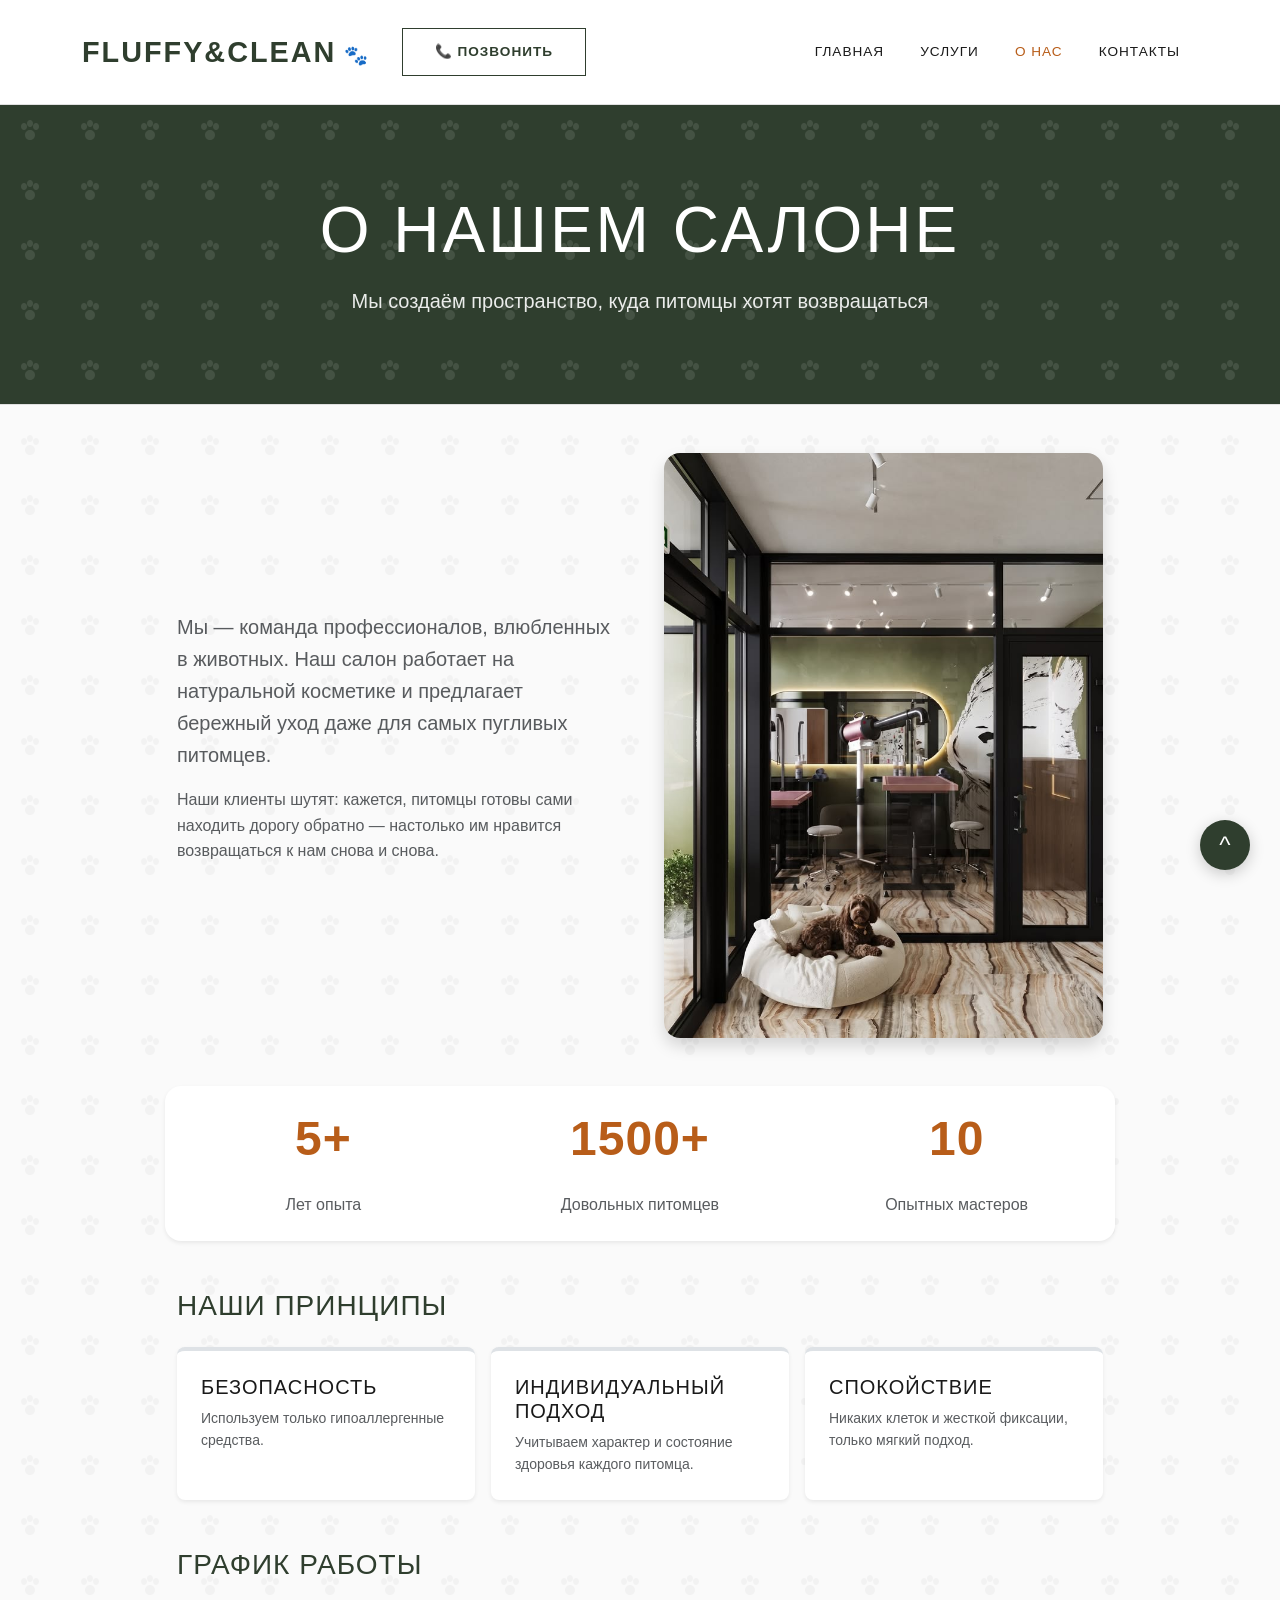
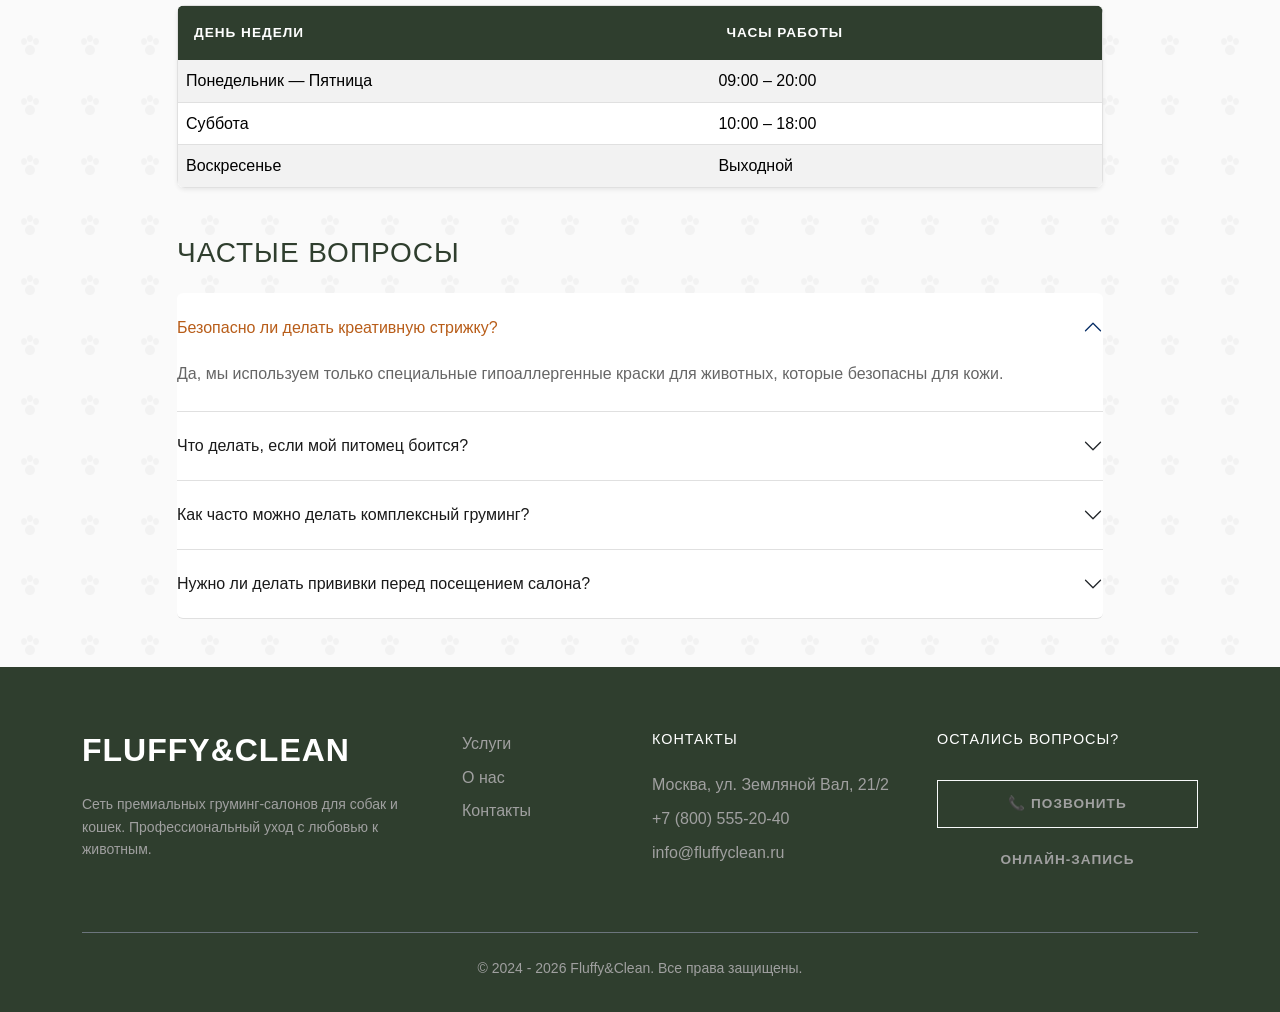
==== commit f0698c0a: "fix: center only footer titles and remove menu heading" ====
--- a/about.html
+++ b/about.html
@@ -165,7 +165,7 @@
     </div>
   </main>
 
-  <a href="#" class="scroll-top">↑</a>
+  <a href="#" class="scroll-top">^</a>
 
   <footer class="site-footer">
     <div class="container">
@@ -175,7 +175,6 @@
           <p class="small">Сеть премиальных груминг-салонов для собак и кошек. Профессиональный уход с любовью к животным.</p>
         </div>
         <div class="col-lg-2 col-6">
-          <h5>Меню</h5>
           <ul class="list-unstyled">
             <li class="mb-2"><a href="catalog.html">Услуги</a></li>
             <li class="mb-2"><a href="about.html">О нас</a></li>
--- a/css/custom.css
+++ b/css/custom.css
@@ -293,4 +293,12 @@
   background-color: var(--terracotta);
   color: var(--white);
   transform: translateY(-3px);
+}
+.site-footer .footer-title {
+  text-align: center;
+}
+
+.footer-menu {
+  text-align: center;
+  margin-top: 3rem;
 }
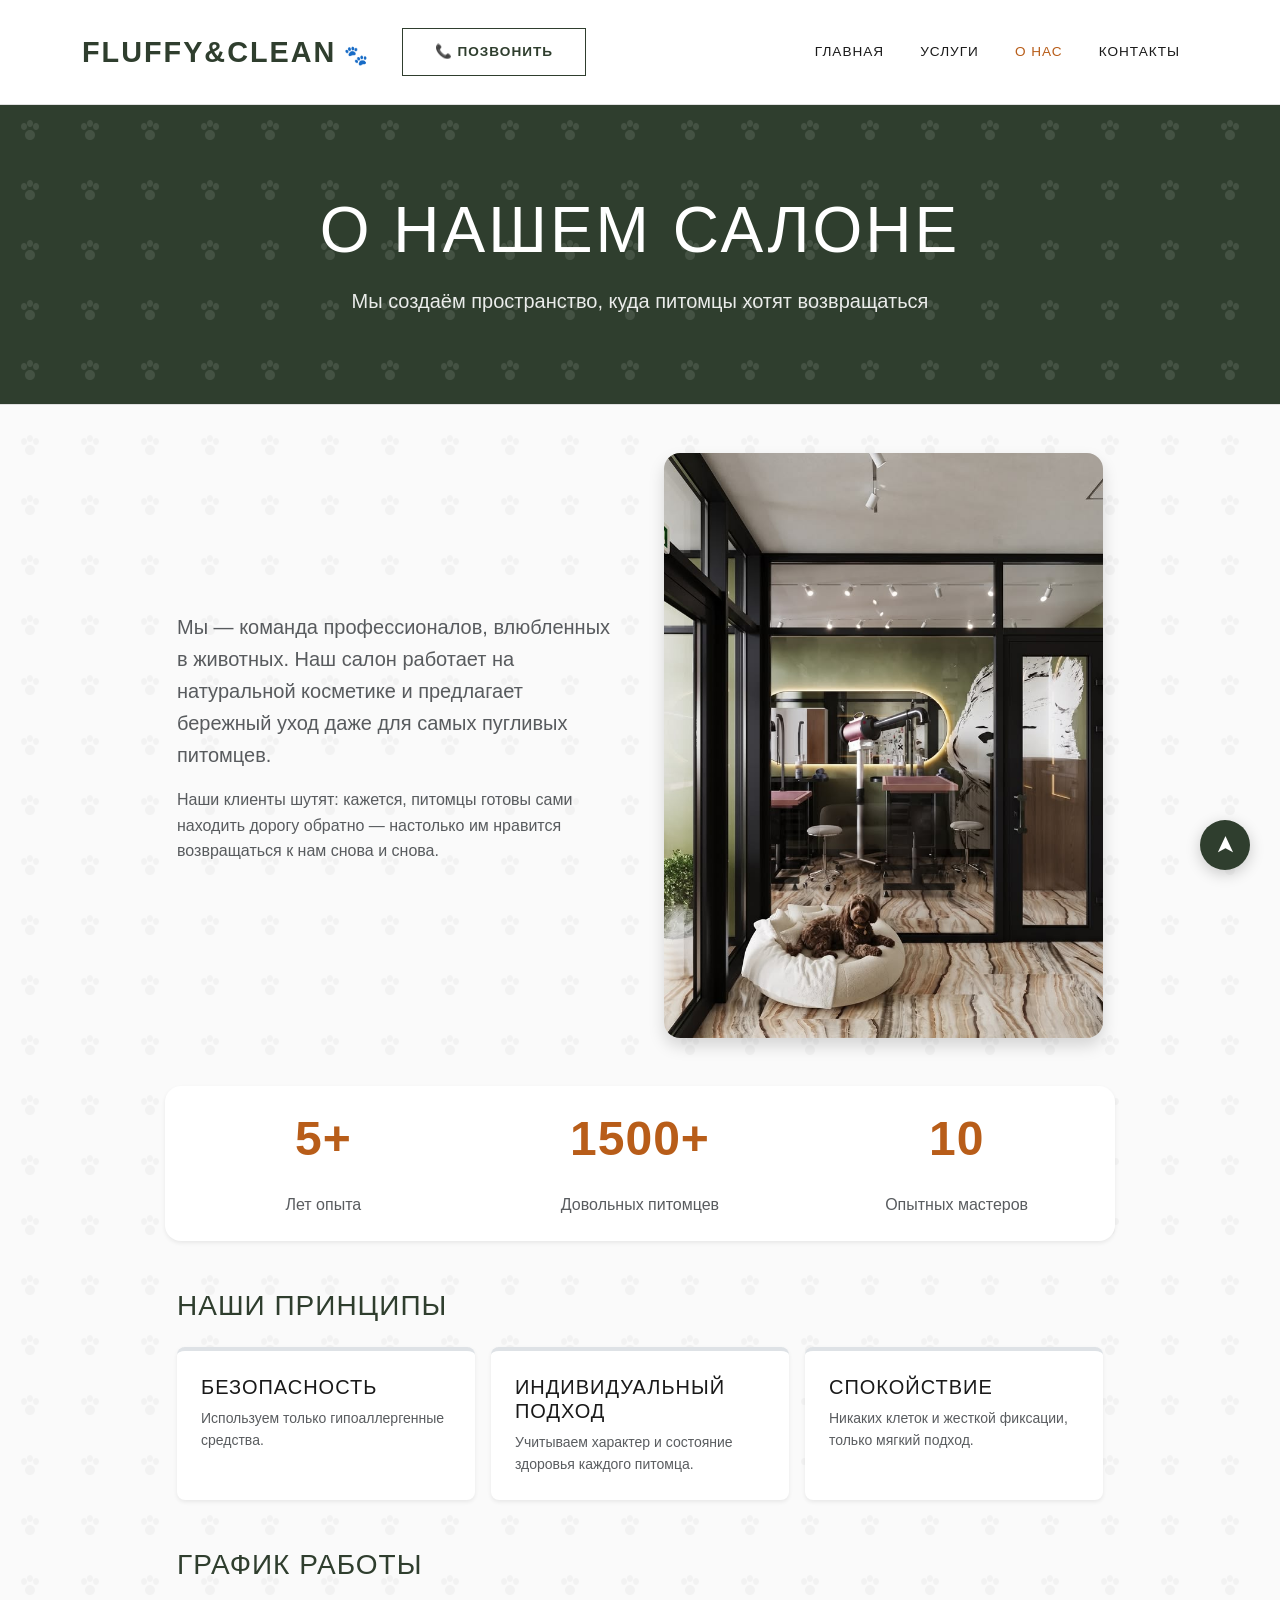
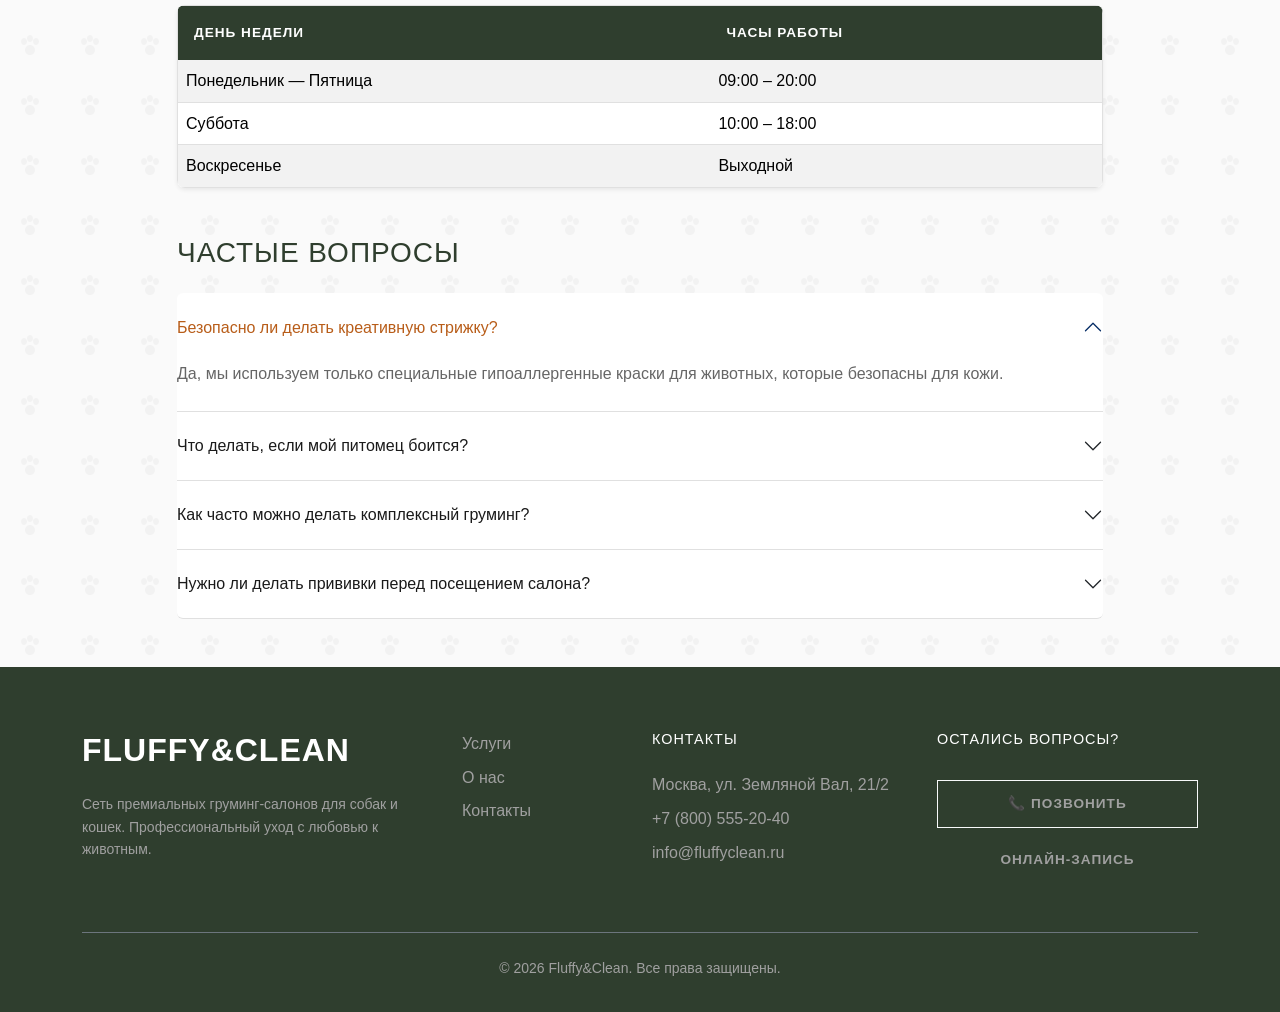
==== commit 0298fc1e: "fix: correct HTML" ====
--- a/about.html
+++ b/about.html
@@ -165,7 +165,9 @@
     </div>
   </main>
 
-  <a href="#" class="scroll-top">^</a>
+  <a href="#" class="scroll-top" aria-label="Наверх">
+    <span class="arrow-icon">➤</span>
+  </a>
 
   <footer class="site-footer">
     <div class="container">
@@ -196,7 +198,7 @@
         </div>
       </div>
       <div class="border-top border-secondary pt-4 text-center small">
-        &copy; 2024 - 2026 Fluffy&Clean. Все права защищены.
+        &copy; 2026 Fluffy&Clean. Все права защищены.
       </div>
     </div>
   </footer>
--- a/css/custom.css
+++ b/css/custom.css
@@ -12,7 +12,6 @@
 }
 
 body {
-  /* Еле заметный паттерн из лапок на фоне */
   background-color: var(--bg-light);
   background-image: url("data:image/svg+xml,%3Csvg width='60' height='60' viewBox='0 0 60 60' xmlns='http://www.w3.org/2000/svg'%3E%3Cpath d='M30 15c-1.5 0-3 1.5-3 3.5s1.5 3.5 3 3.5 3-1.5 3-3.5-1.5-3.5-3-3.5zm-6 3c-1.5 0-3 1.5-3 3.5s1.5 3.5 3 3.5 3-1.5 3-3.5-1.5-3.5-3-3.5zm12 0c-1.5 0-3 1.5-3 3.5s1.5 3.5 3 3.5 3-1.5 3-3.5-1.5-3.5-3-3.5zm-6 7c-2.5 0-5 2-5 5s2.5 5 5 5 5-2 5-5-2.5-5-5-5z' fill='%23e5e5e5' fill-opacity='0.4' fill-rule='evenodd'/%3E%3C/svg%3E");
   color: var(--text-dark);
@@ -23,13 +22,11 @@
   line-height: 1.6;
 }
 
-/* Плавная прокрутка для якорей */
 html {
   scroll-behavior: smooth;
   scroll-padding-top: 80px;
 }
 
-/* Заголовки */
 h1, h2, h3, h4, h5, h6 {
   color: var(--olive);
   font-weight: 300; 
@@ -38,7 +35,6 @@
   margin-bottom: 1.5rem;
 }
 
-/* Заголовки секций с лапкой */
 .section-title {
   text-align: center;
   margin-bottom: 3rem;
@@ -88,7 +84,6 @@
   color: var(--white);
 }
 
-/* Убираем стандартные синие фокусы */
 .btn:focus, .btn:active, 
 .form-control:focus, .form-select:focus {
   outline: none !important;
@@ -112,7 +107,6 @@
   transform: none; 
 }
 
-/* Картинки в карточках (для главной) */
 .product-img {
   height: 300px; 
   object-fit: cover; 
@@ -137,7 +131,6 @@
   text-transform: uppercase;
 }
 
-/* Лапка у логотипа */
 .navbar-brand::after {
   content: ' 🐾';
   font-size: 1.2rem;
@@ -270,6 +263,7 @@
 /* =========================================
    КНОПКА "НАВЕРХ"
    ========================================= */
+
 .scroll-top {
   position: fixed;
   bottom: 30px;
@@ -282,23 +276,33 @@
   display: flex;
   align-items: center;
   justify-content: center;
-  font-size: 24px;
-  text-decoration: none;
   z-index: 1000;
   box-shadow: 0 4px 15px rgba(0,0,0,0.2);
-  transition: background-color 0.3s, transform 0.3s;
+  transition: all 0.3s ease;
+  text-decoration: none;
+}
+
+.arrow-icon {
+  display: inline-block;
+  font-size: 24px; 
+  transform: rotate(-90deg); 
+  line-height: 1;
 }
 
 .scroll-top:hover {
   background-color: var(--terracotta);
-  color: var(--white);
   transform: translateY(-3px);
 }
 .site-footer .footer-title {
-  text-align: center;
+  text-align: center !important;
+  display: block !important;
+  width: 100% !important;
+  margin-bottom: 1.5rem !important;
 }
 
 .footer-menu {
-  text-align: center;
-  margin-top: 3rem;
-}+  padding-left: 0;
+}
+body {
+  cursor: url('images/курсор.png'),  16 16, auto;
+}
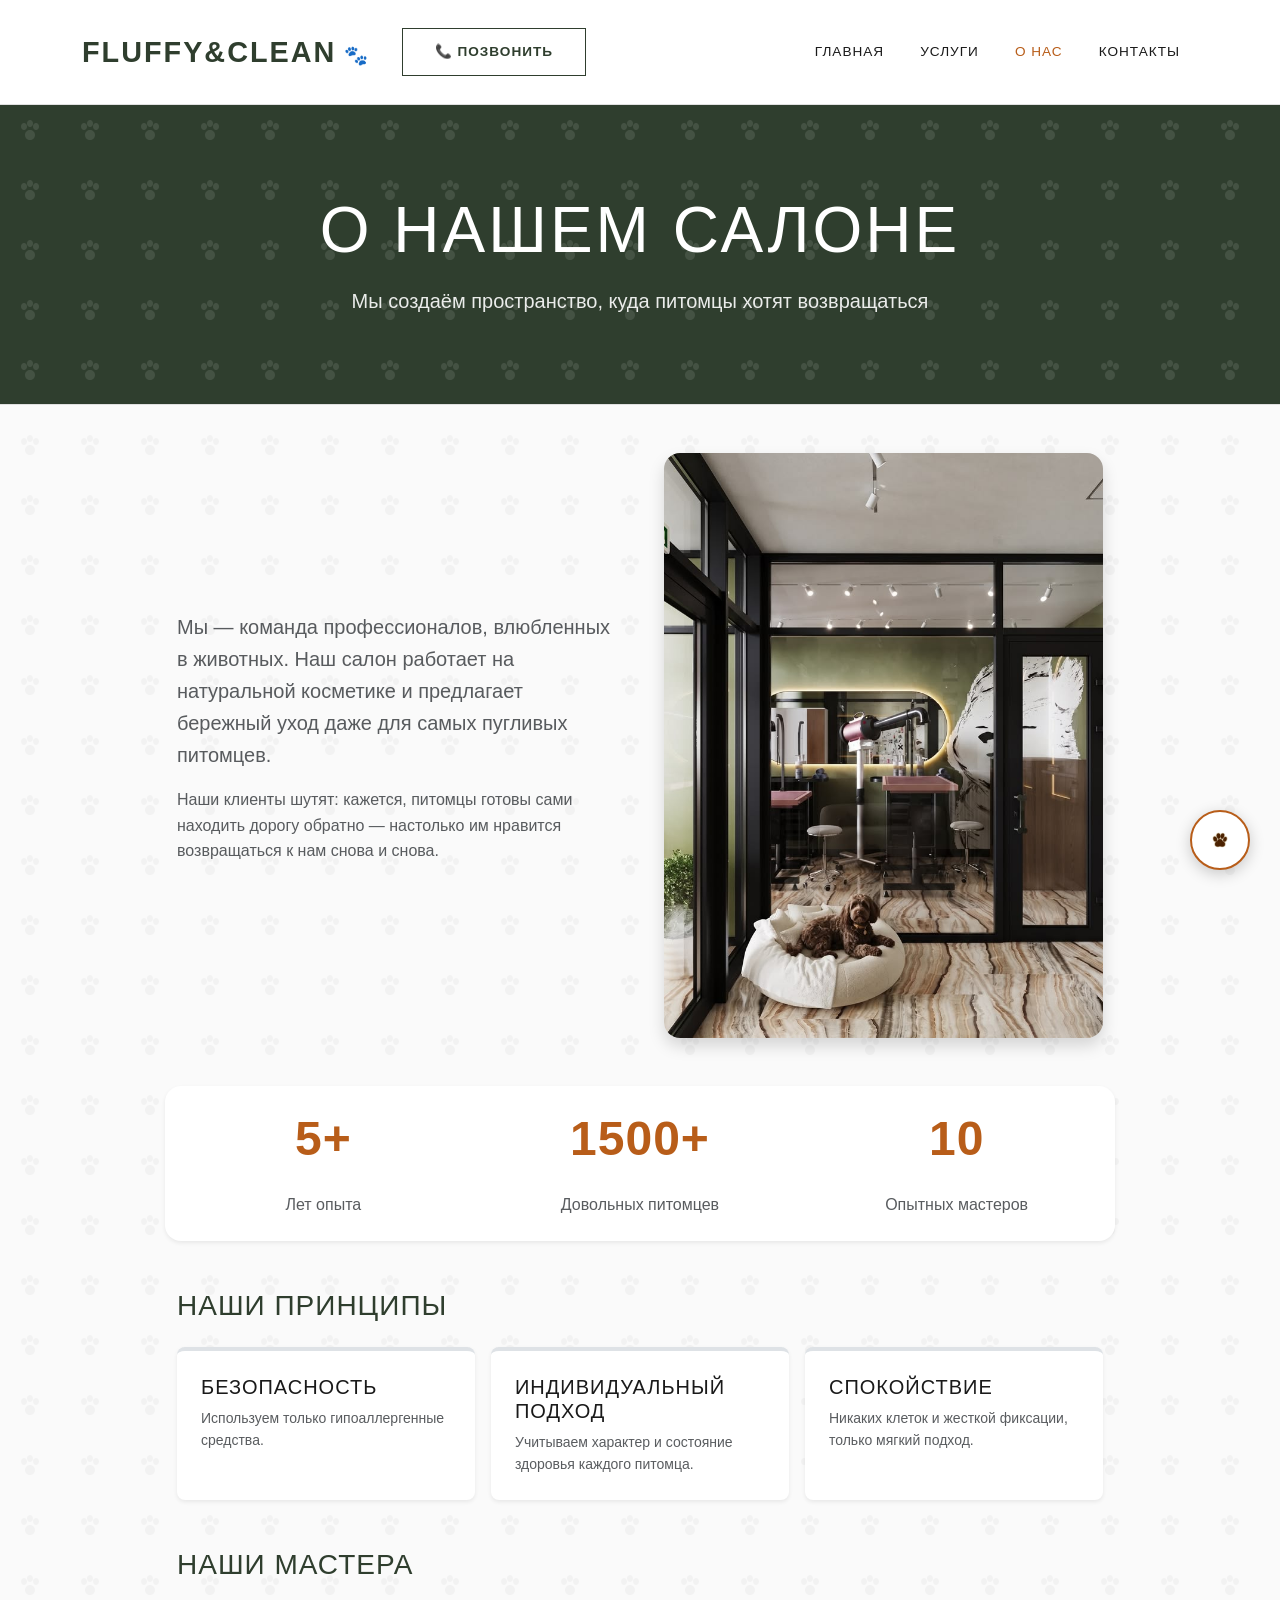
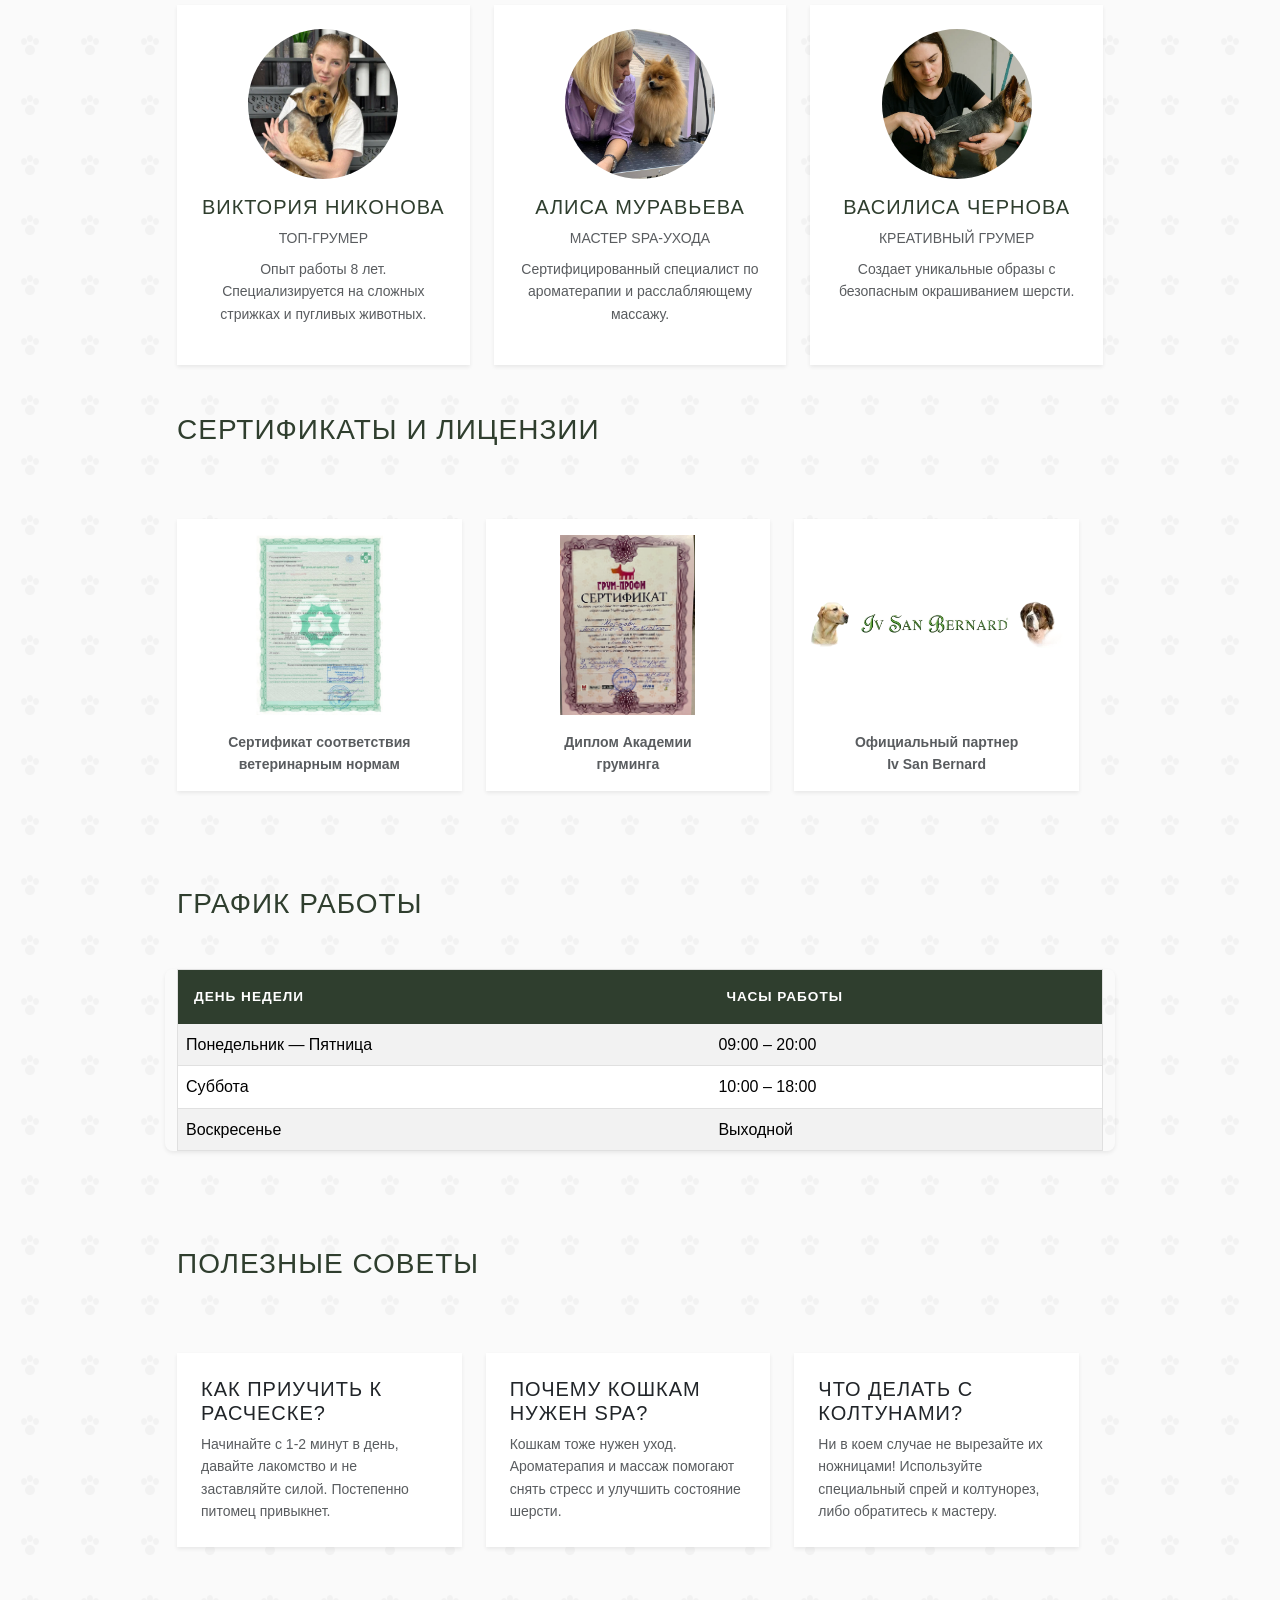
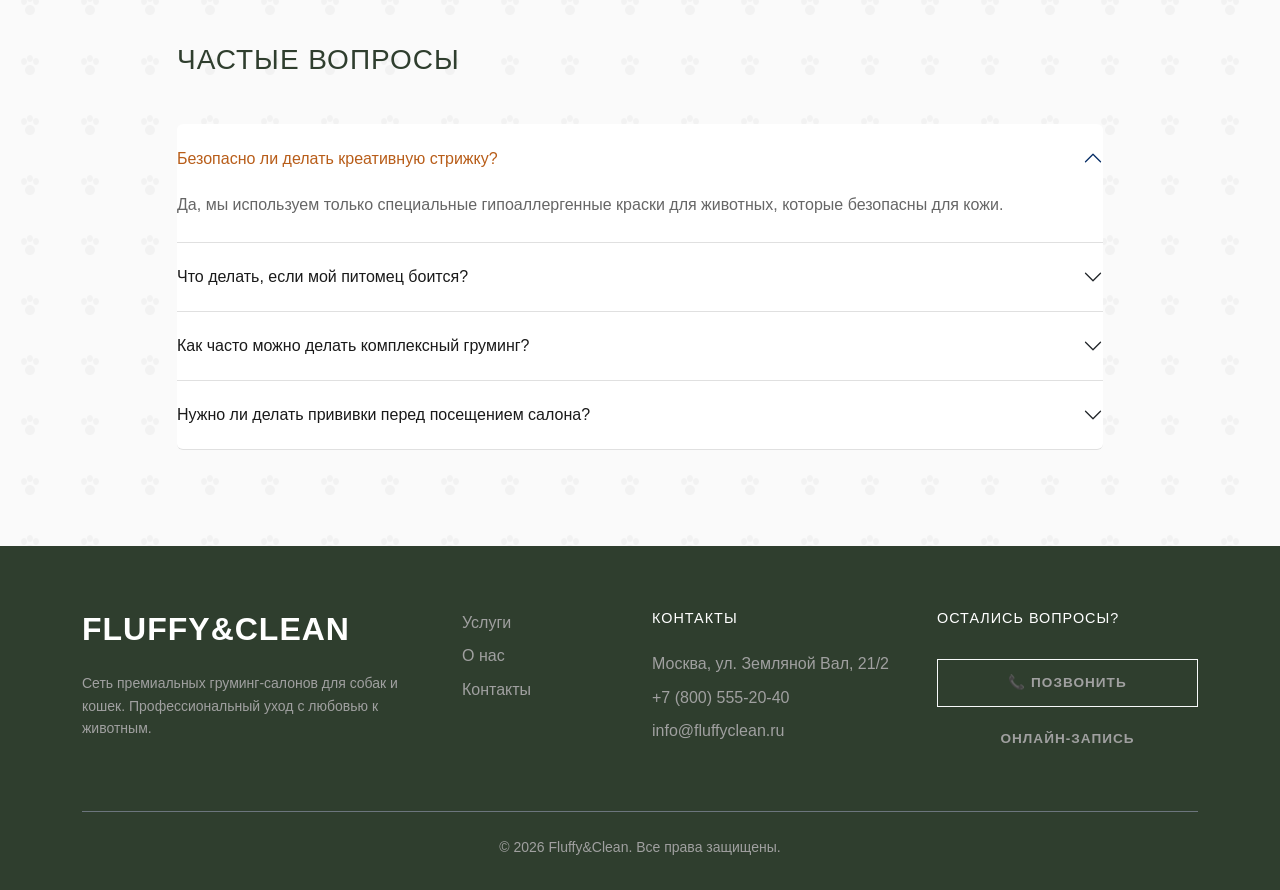
==== commit 3c69372e: "style: replace scroll button with paw icon" ====
--- a/about.html
+++ b/about.html
@@ -88,6 +88,57 @@
             <div class="p-4 bg-white rounded-3 shadow-sm h-100 border-top border-4 border-olive">
               <h4 class="h5">Спокойствие</h4>
               <p class="text-muted small mb-0">Никаких клеток и жесткой фиксации, только мягкий подход.</p>
+            </div>
+          </div>
+        </div>
+        <h3 class="mt-5 mb-4">Наши мастера</h3>
+        <div class="row g-4 mb-5">
+          
+          <div class="col-md-4 text-center">
+            <div class="card border-0 shadow-sm h-100 p-4">
+              <img src="images/master-1.webp" class="rounded-circle mx-auto mb-3" alt="Мастер" style="width: 150px; height: 150px; object-fit: cover;">
+              <h4 class="h5" style="color: var(--olive);">Виктория Никонова</h4>
+              <p class="text-muted small text-uppercase mb-2">Топ-грумер</p>
+              <p class="text-muted small">Опыт работы 8 лет. Специализируется на сложных стрижках и пугливых животных.</p>
+            </div>
+          </div>
+
+          <div class="col-md-4 text-center">
+            <div class="card border-0 shadow-sm h-100 p-4">
+              <img src="images/master-2.jpg" class="rounded-circle mx-auto mb-3" alt="Мастер" style="width: 150px; height: 150px; object-fit: cover;">
+              <h4 class="h5" style="color: var(--olive);">Алиса Муравьева</h4>
+              <p class="text-muted small text-uppercase mb-2">Мастер SPA-ухода</p>
+              <p class="text-muted small">Сертифицированный специалист по ароматерапии и расслабляющему массажу.</p>
+            </div>
+          </div>
+
+          <div class="col-md-4 text-center">
+            <div class="card border-0 shadow-sm h-100 p-4">
+              <img src="images/master-3.webp" class="rounded-circle mx-auto mb-3" alt="Мастер" style="width: 150px; height: 150px; object-fit: cover;">
+              <h4 class="h5" style="color: var(--olive);">Василиса Чернова</h4>
+              <p class="text-muted small text-uppercase mb-2">Креативный грумер</p>
+              <p class="text-muted small">Создает уникальные образы с безопасным окрашиванием шерсти.</p>
+            </div>
+          </div>
+
+        <h3 class="mt-5 mb-4">Сертификаты и лицензии</h3>
+        <div class="row g-4 mb-5">
+          <div class="col-md-4">
+            <div class="card border-0 shadow-sm text-center p-3 h-100">
+              <img src="images/sertificate.jpg" class="img-fluid mb-3" alt="Сертификат" style="height: 180px; object-fit: contain;">
+              <p class="small text-muted mb-0 fw-bold">Сертификат соответствия<br>ветеринарным нормам</p>
+            </div>
+          </div>
+          <div class="col-md-4">
+            <div class="card border-0 shadow-sm text-center p-3 h-100">
+              <img src="images/diplom.webp" class="img-fluid mb-3" alt="Сертификат" style="height: 180px; object-fit: contain;">
+              <p class="small text-muted mb-0 fw-bold">Диплом Академии<br>груминга</p>
+            </div>
+          </div>
+          <div class="col-md-4">
+            <div class="card border-0 shadow-sm text-center p-3 h-100">
+              <img src="images/logo-iv.png" class="img-fluid mb-3" alt="Сертификат" style="height: 180px; object-fit: contain;">
+              <p class="small text-muted mb-0 fw-bold">Официальный партнер<br>Iv San Bernard</p>
             </div>
           </div>
         </div>
@@ -108,7 +159,31 @@
             </tbody>
           </table>
         </div>
-
+        <h3 class="mt-5 mb-4">Полезные советы</h3>
+        <div class="row g-4 mb-5">
+          
+          <div class="col-md-4">
+            <div class="card h-100 border-0 shadow-sm p-4">
+              <h4 class="h5">Как приучить к расческе?</h4>
+              <p class="text-muted small mb-0">Начинайте с 1-2 минут в день, давайте лакомство и не заставляйте силой. Постепенно питомец привыкнет.</p>
+            </div>
+          </div>
+
+          <div class="col-md-4">
+            <div class="card h-100 border-0 shadow-sm p-4">
+              <h4 class="h5">Почему кошкам нужен SPA?</h4>
+              <p class="text-muted small mb-0">Кошкам тоже нужен уход. Ароматерапия и массаж помогают снять стресс и улучшить состояние шерсти.</p>
+            </div>
+          </div>
+
+          <div class="col-md-4">
+            <div class="card h-100 border-0 shadow-sm p-4">
+              <h4 class="h5">Что делать с колтунами?</h4>
+              <p class="text-muted small mb-0">Ни в коем случае не вырезайте их ножницами! Используйте специальный спрей и колтунорез, либо обратитесь к мастеру.</p>
+            </div>
+          </div>
+
+        </div>
         <h3 class="mt-5 mb-4">Частые вопросы</h3>
         <div class="accordion" id="faqAccordion">
           <div class="accordion-item">
@@ -166,7 +241,7 @@
   </main>
 
   <a href="#" class="scroll-top" aria-label="Наверх">
-    <span class="arrow-icon">➤</span>
+    <img src="images/logo.png" alt="Наверх" style="width: 30px; height: 30px; object-fit: contain;">
   </a>
 
   <footer class="site-footer">
--- a/css/custom.css
+++ b/css/custom.css
@@ -268,10 +268,9 @@
   position: fixed;
   bottom: 30px;
   right: 30px;
-  width: 50px;
-  height: 50px;
-  background-color: var(--olive);
-  color: var(--white);
+  width: 60px;  
+  height: 60px;
+  background-color: #ffffff; 
   border-radius: 50%;
   display: flex;
   align-items: center;
@@ -280,6 +279,12 @@
   box-shadow: 0 4px 15px rgba(0,0,0,0.2);
   transition: all 0.3s ease;
   text-decoration: none;
+  border: 2px solid var(--terracotta); 
+}
+
+.scroll-top:hover {
+  transform: translateY(-5px);
+  box-shadow: 0 8px 25px rgba(200, 121, 65, 0.4); 
 }
 
 .arrow-icon {
@@ -306,3 +311,12 @@
 body {
   cursor: url('images/курсор.png'),  16 16, auto;
 }
+.brand-logo {
+  max-height: 80px; 
+  width: 100%;
+  object-fit: contain;
+  transition: all 0.3s ease;
+}
+.brand-logo.zoom {
+  transform: scale(2.2); 
+}
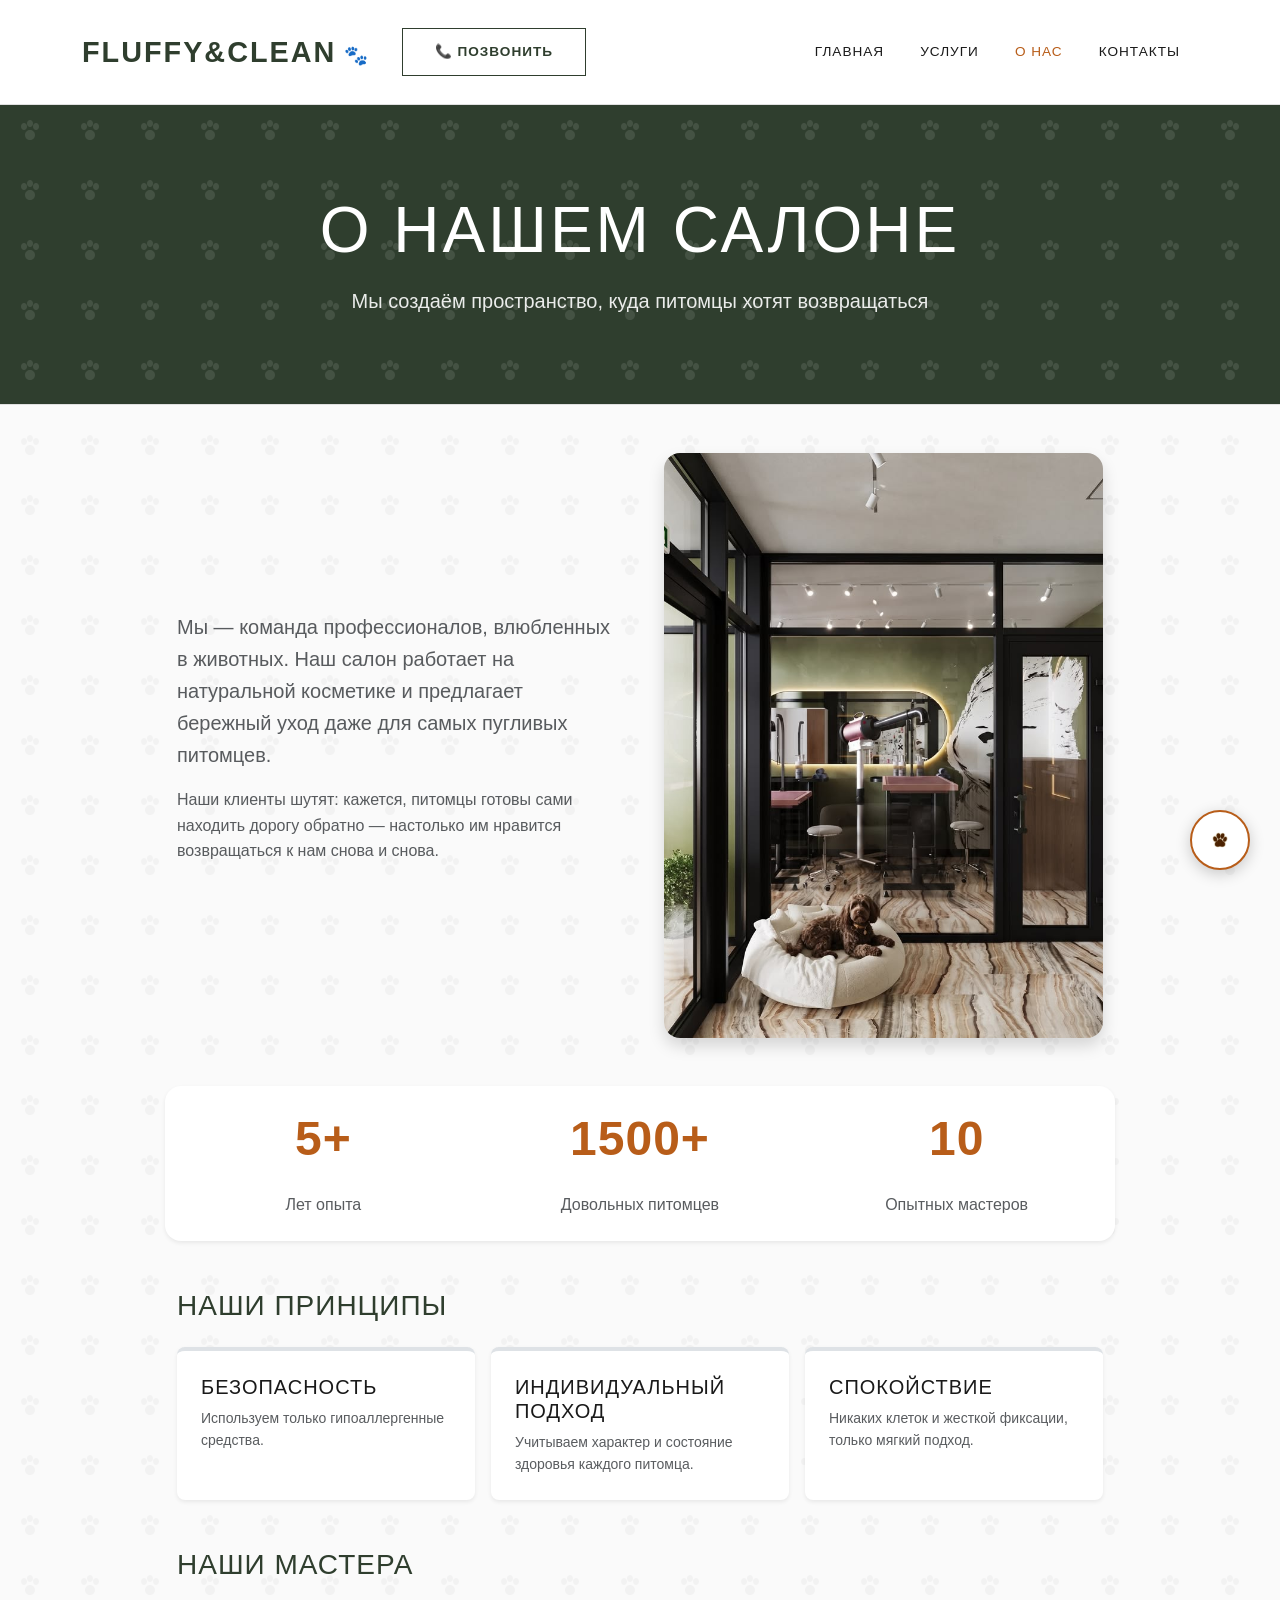
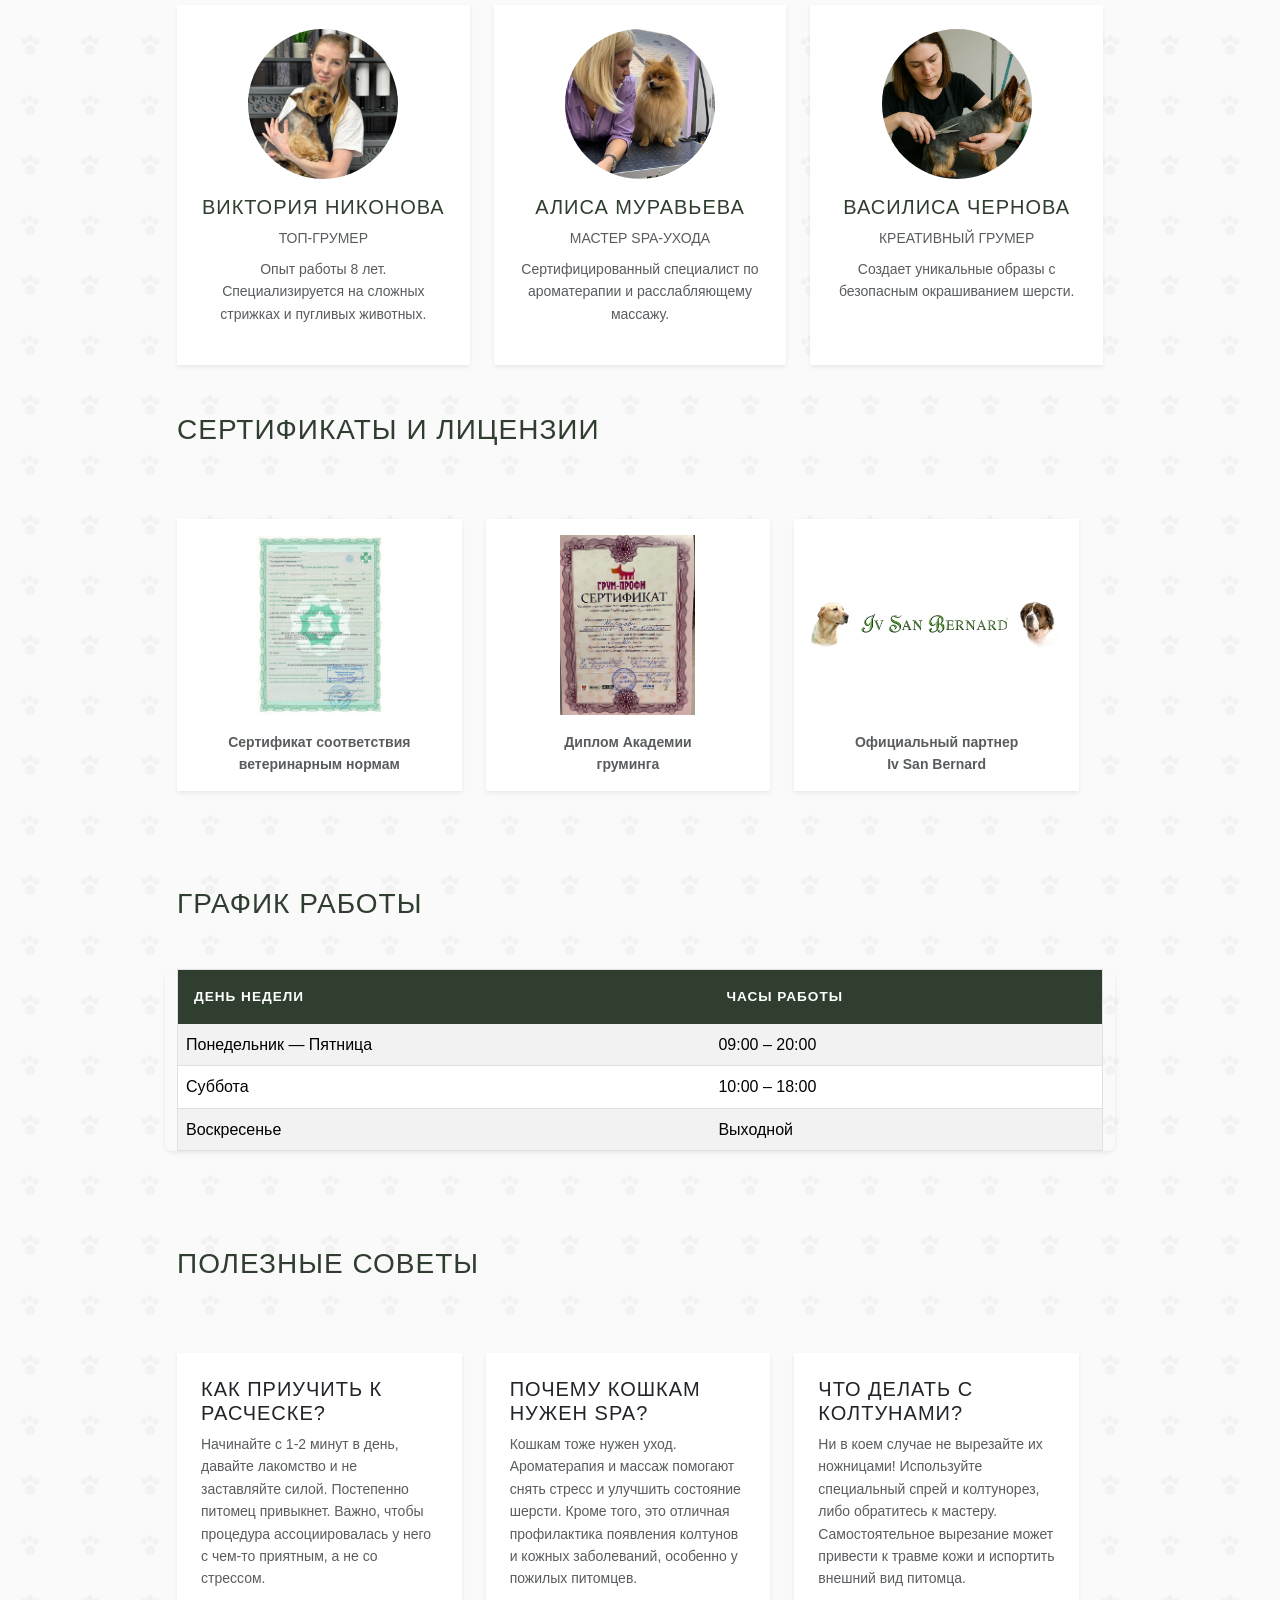
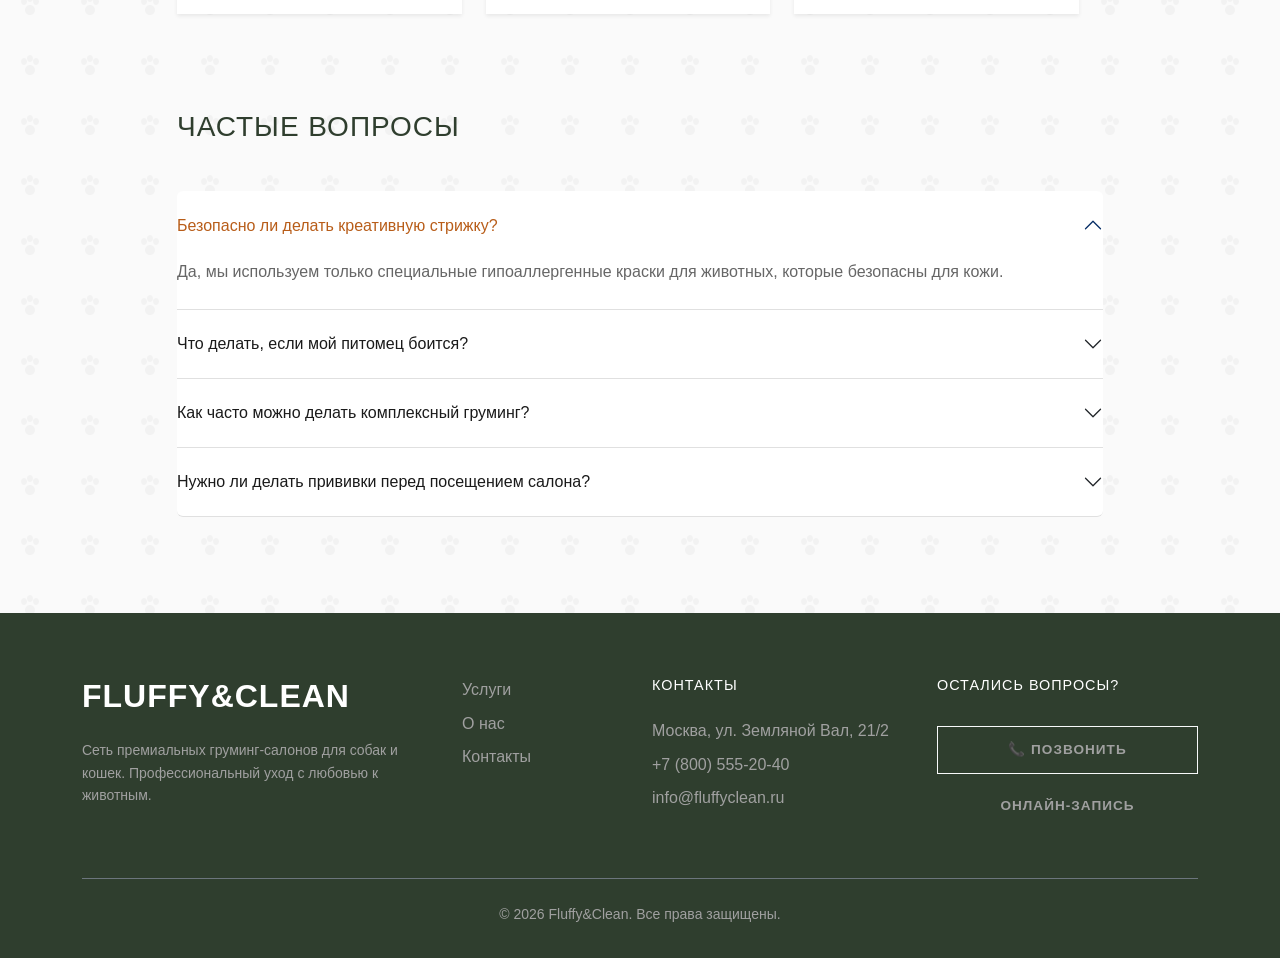
==== commit 020575a5: "content: final text expansion for tips" ====
--- a/about.html
+++ b/about.html
@@ -165,21 +165,21 @@
           <div class="col-md-4">
             <div class="card h-100 border-0 shadow-sm p-4">
               <h4 class="h5">Как приучить к расческе?</h4>
-              <p class="text-muted small mb-0">Начинайте с 1-2 минут в день, давайте лакомство и не заставляйте силой. Постепенно питомец привыкнет.</p>
+              <p class="text-muted small mb-0">Начинайте с 1-2 минут в день, давайте лакомство и не заставляйте силой. Постепенно питомец привыкнет. Важно, чтобы процедура ассоциировалась у него с чем-то приятным, а не со стрессом.</p>
             </div>
           </div>
 
           <div class="col-md-4">
             <div class="card h-100 border-0 shadow-sm p-4">
               <h4 class="h5">Почему кошкам нужен SPA?</h4>
-              <p class="text-muted small mb-0">Кошкам тоже нужен уход. Ароматерапия и массаж помогают снять стресс и улучшить состояние шерсти.</p>
+              <p class="text-muted small mb-0">Кошкам тоже нужен уход. Ароматерапия и массаж помогают снять стресс и улучшить состояние шерсти. Кроме того, это отличная профилактика появления колтунов и кожных заболеваний, особенно у пожилых питомцев.</p>
             </div>
           </div>
 
           <div class="col-md-4">
             <div class="card h-100 border-0 shadow-sm p-4">
               <h4 class="h5">Что делать с колтунами?</h4>
-              <p class="text-muted small mb-0">Ни в коем случае не вырезайте их ножницами! Используйте специальный спрей и колтунорез, либо обратитесь к мастеру.</p>
+              <p class="text-muted small mb-0">Ни в коем случае не вырезайте их ножницами! Используйте специальный спрей и колтунорез, либо обратитесь к мастеру. Самостоятельное вырезание может привести к травме кожи и испортить внешний вид питомца.</p>
             </div>
           </div>
 
--- a/css/custom.css
+++ b/css/custom.css
@@ -263,6 +263,7 @@
 /* =========================================
    КНОПКА "НАВЕРХ"
    ========================================= */
+
 
 .scroll-top {
   position: fixed;
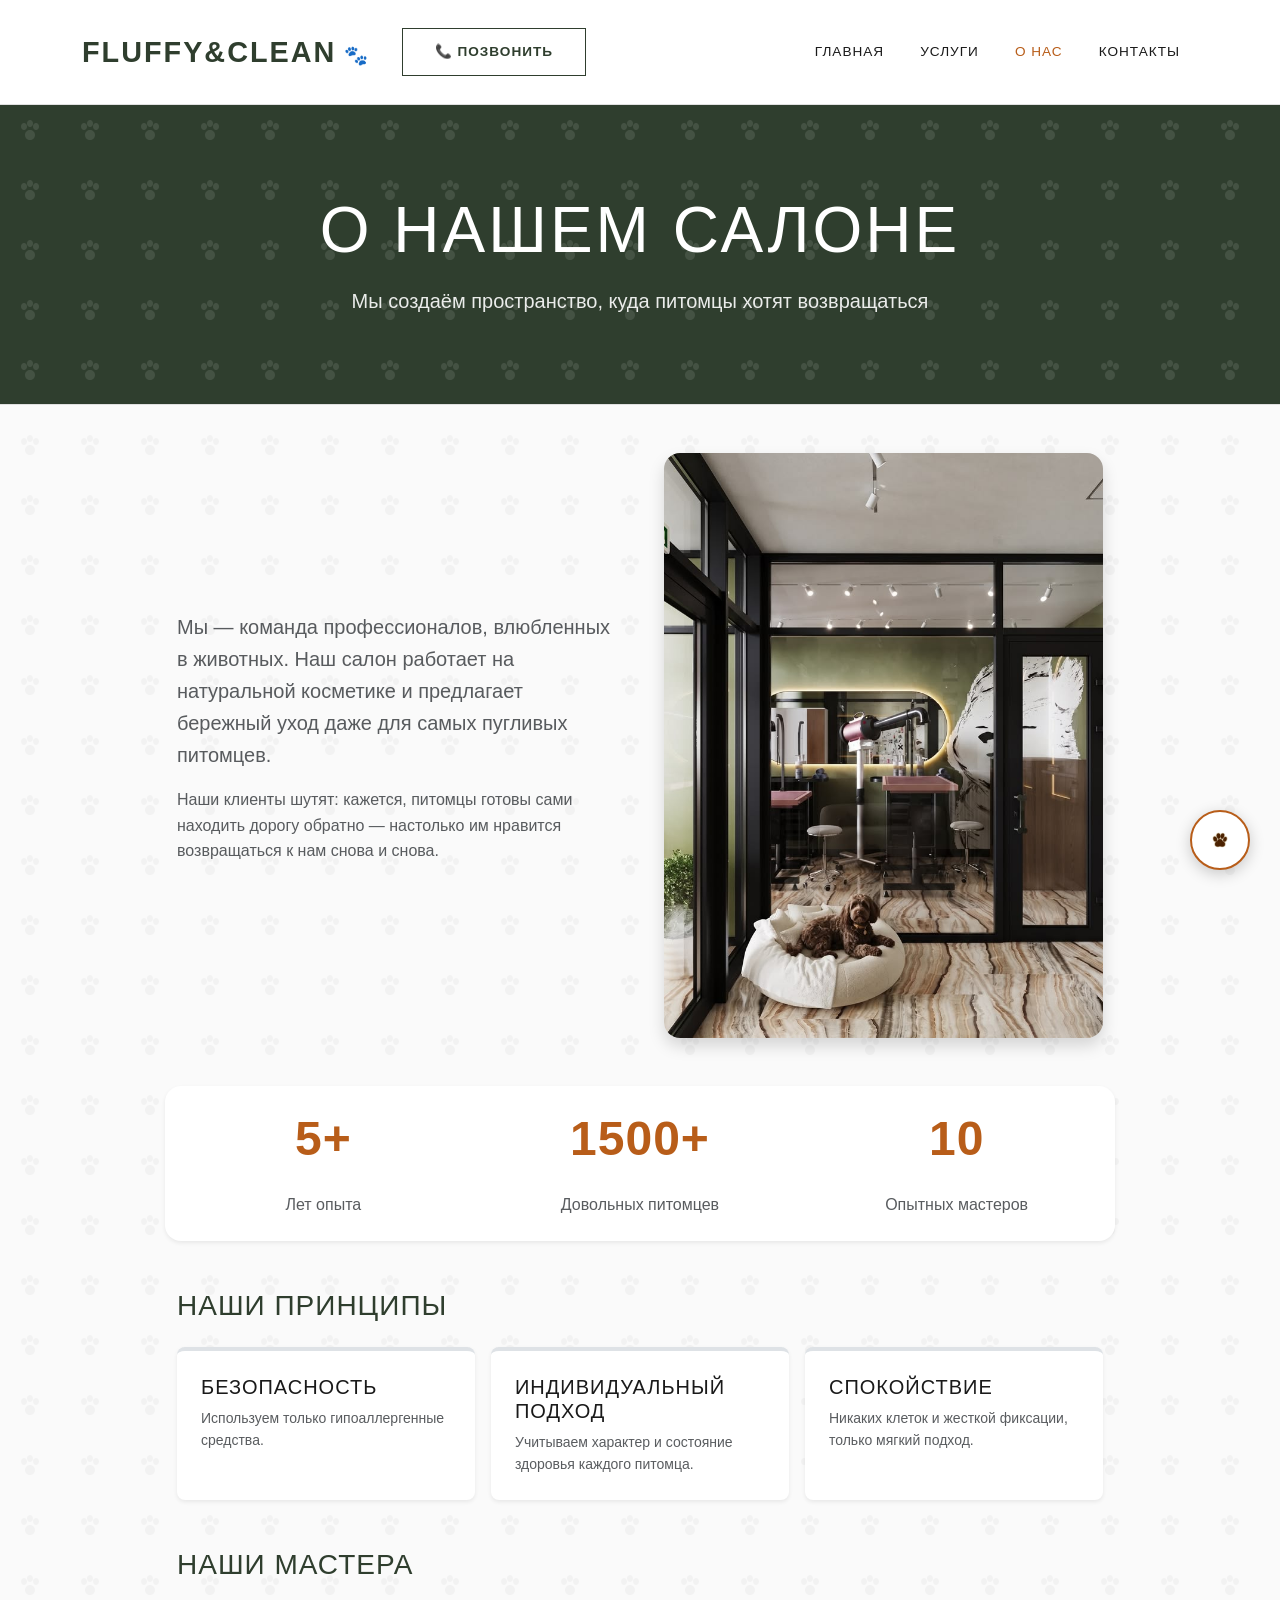
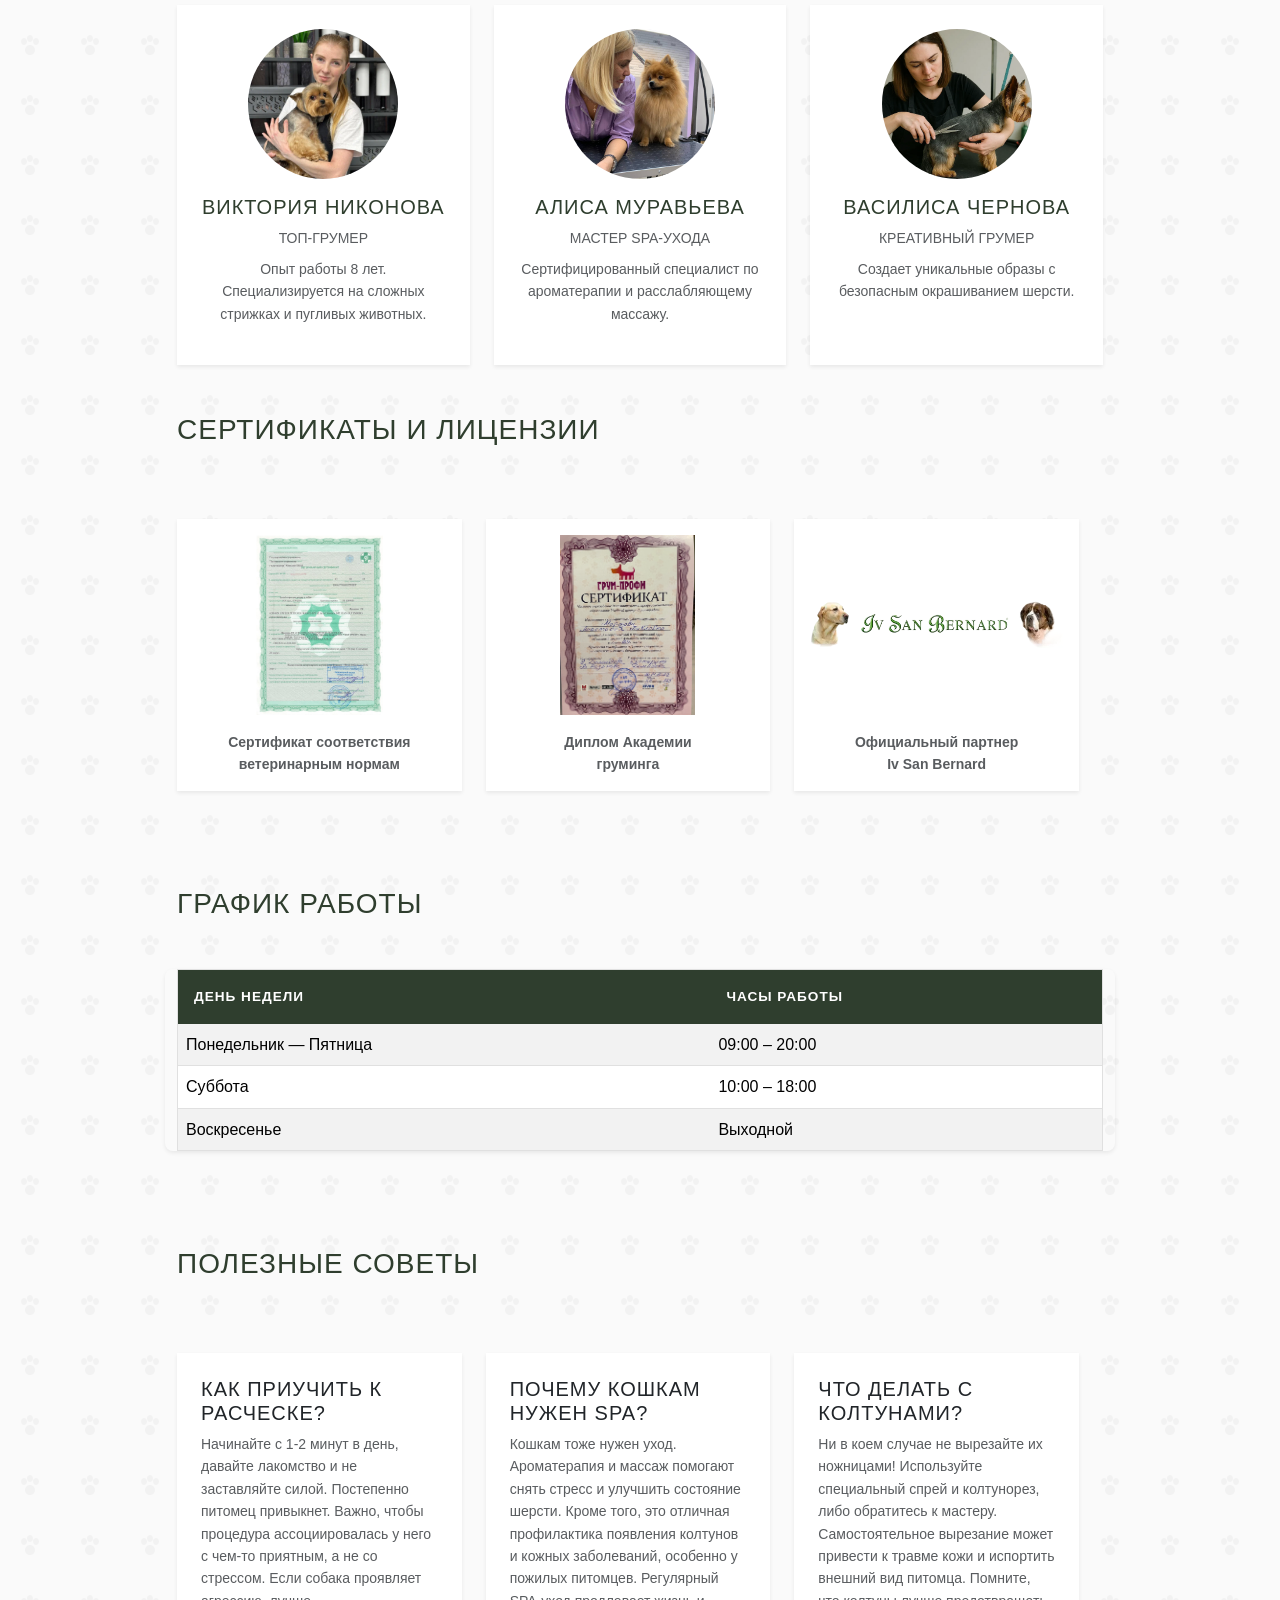
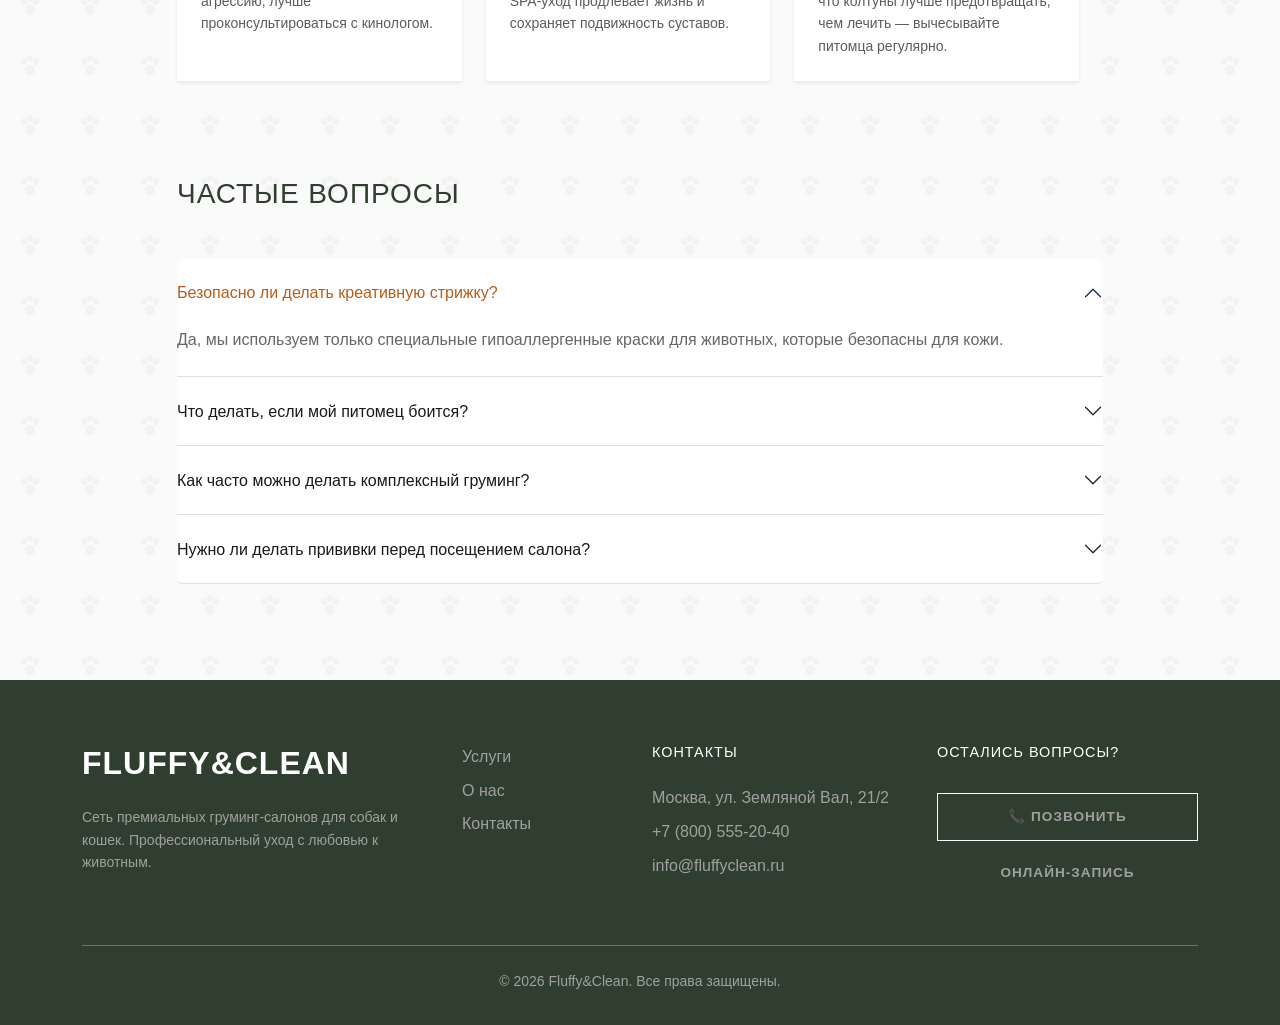
==== commit 6c5bc1a0: "content: update tips text" ====
--- a/about.html
+++ b/about.html
@@ -165,21 +165,21 @@
           <div class="col-md-4">
             <div class="card h-100 border-0 shadow-sm p-4">
               <h4 class="h5">Как приучить к расческе?</h4>
-              <p class="text-muted small mb-0">Начинайте с 1-2 минут в день, давайте лакомство и не заставляйте силой. Постепенно питомец привыкнет. Важно, чтобы процедура ассоциировалась у него с чем-то приятным, а не со стрессом.</p>
+              <p class="text-muted small mb-0">Начинайте с 1-2 минут в день, давайте лакомство и не заставляйте силой. Постепенно питомец привыкнет. Важно, чтобы процедура ассоциировалась у него с чем-то приятным, а не со стрессом. Если собака проявляет агрессию, лучше проконсультироваться с кинологом.</p>
             </div>
           </div>
 
           <div class="col-md-4">
             <div class="card h-100 border-0 shadow-sm p-4">
               <h4 class="h5">Почему кошкам нужен SPA?</h4>
-              <p class="text-muted small mb-0">Кошкам тоже нужен уход. Ароматерапия и массаж помогают снять стресс и улучшить состояние шерсти. Кроме того, это отличная профилактика появления колтунов и кожных заболеваний, особенно у пожилых питомцев.</p>
+              <p class="text-muted small mb-0">Кошкам тоже нужен уход. Ароматерапия и массаж помогают снять стресс и улучшить состояние шерсти. Кроме того, это отличная профилактика появления колтунов и кожных заболеваний, особенно у пожилых питомцев. Регулярный SPA-уход продлевает жизнь и сохраняет подвижность суставов.</p>
             </div>
           </div>
 
           <div class="col-md-4">
             <div class="card h-100 border-0 shadow-sm p-4">
               <h4 class="h5">Что делать с колтунами?</h4>
-              <p class="text-muted small mb-0">Ни в коем случае не вырезайте их ножницами! Используйте специальный спрей и колтунорез, либо обратитесь к мастеру. Самостоятельное вырезание может привести к травме кожи и испортить внешний вид питомца.</p>
+              <p class="text-muted small mb-0">Ни в коем случае не вырезайте их ножницами! Используйте специальный спрей и колтунорез, либо обратитесь к мастеру. Самостоятельное вырезание может привести к травме кожи и испортить внешний вид питомца. Помните, что колтуны лучше предотвращать, чем лечить — вычесывайте питомца регулярно.</p>
             </div>
           </div>
 
